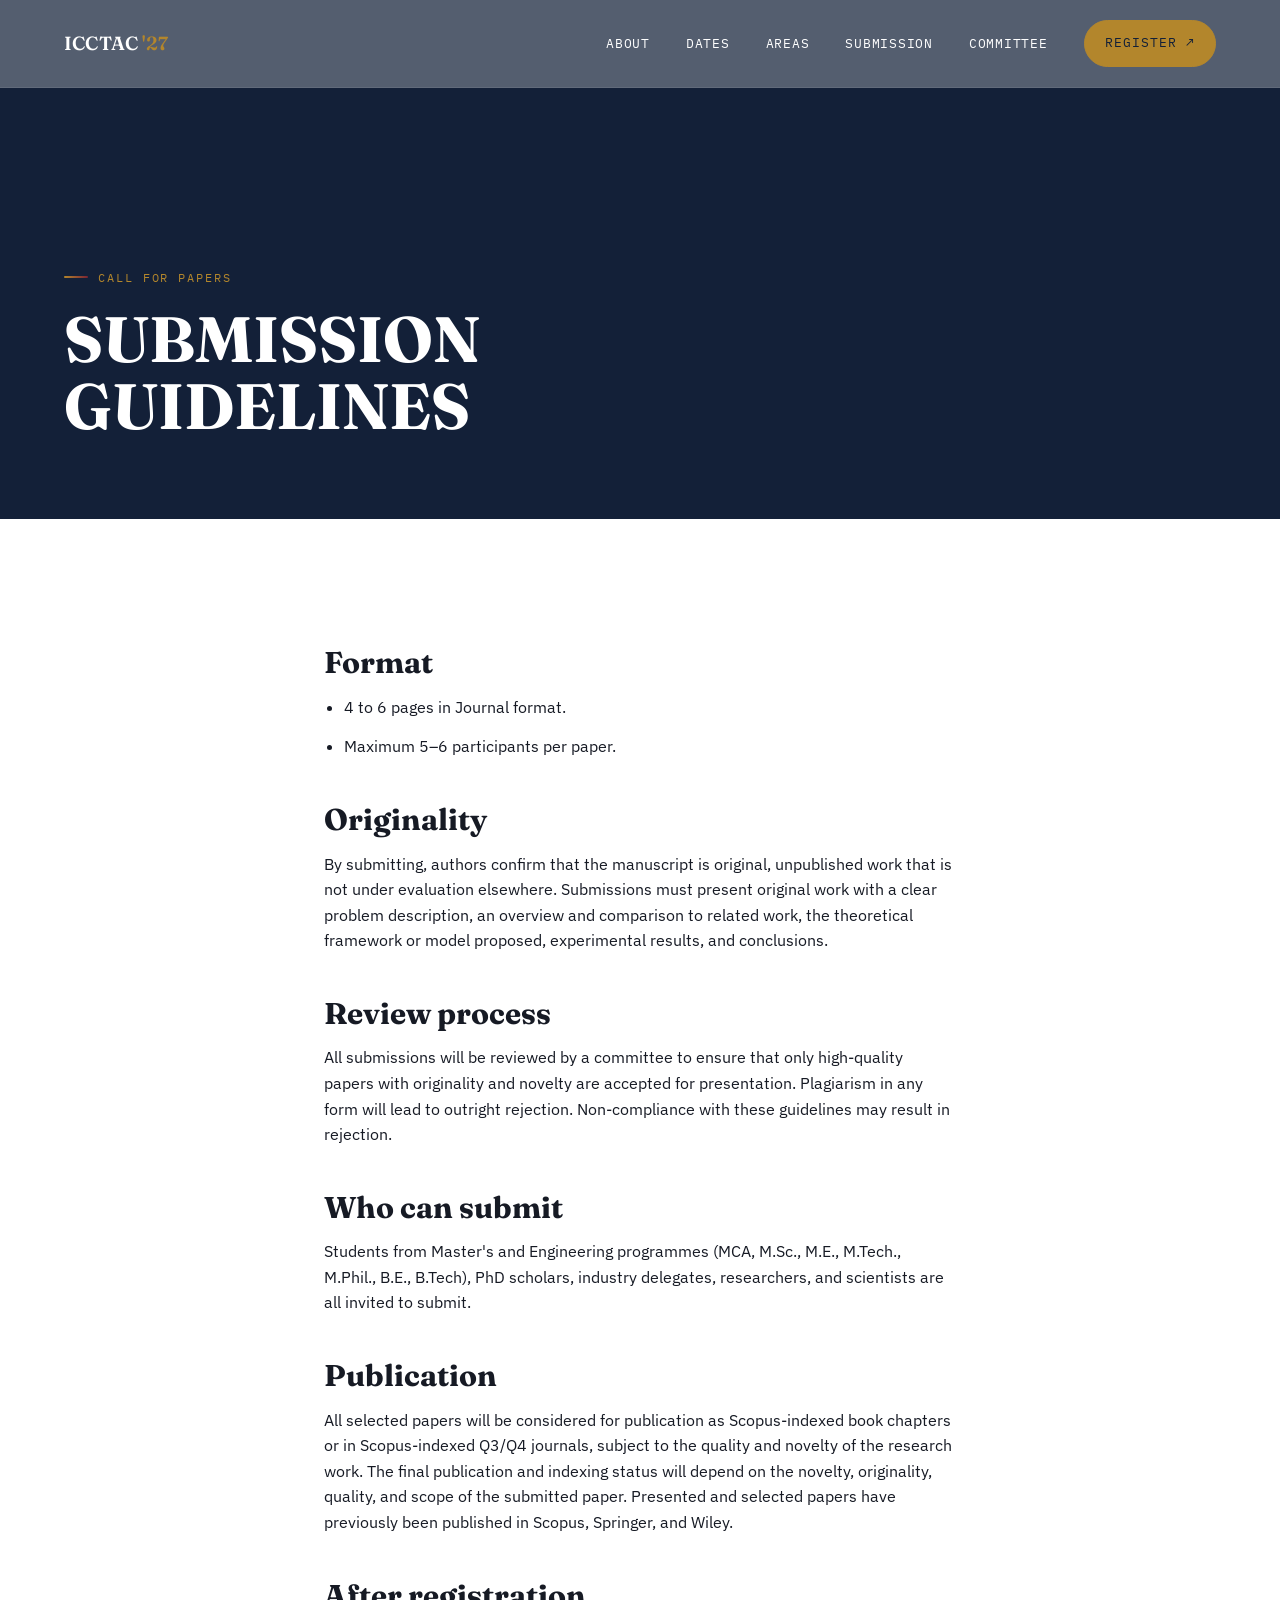
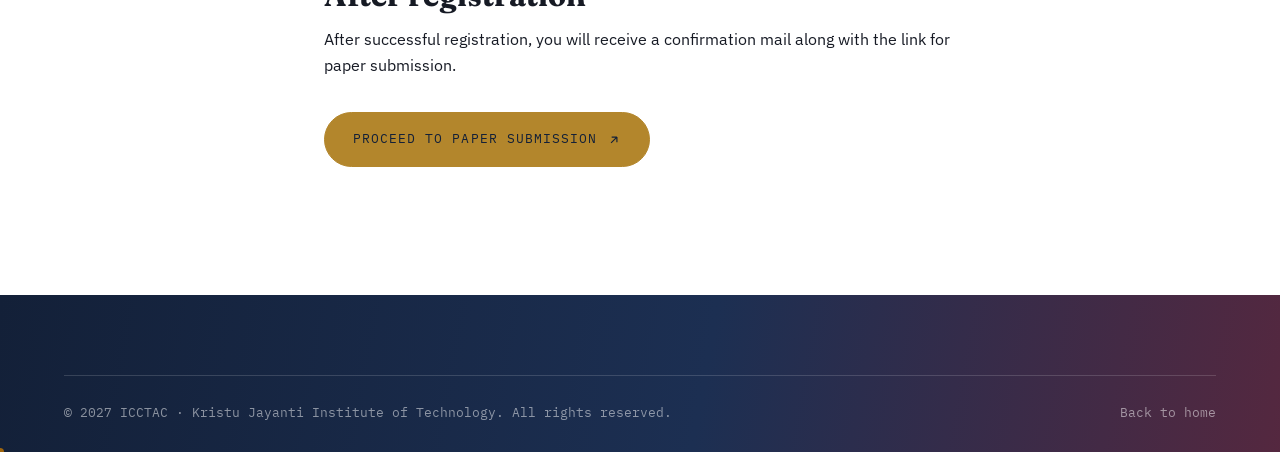
==== course-detail.html @ 542beb16 "Modernize visual style: glassy blurred nav, pill-shaped buttons with glow hover, gradient hero accen" ====
<!DOCTYPE html>
<html lang="en">
<head>
<meta charset="UTF-8">
<meta name="viewport" content="width=device-width, initial-scale=1, viewport-fit=cover">
<title>Submission Guidelines — ICCTAC 2027</title>
<meta name="description" content="Manuscript preparation, formatting, and review guidelines for ICCTAC 2027 authors.">
<link rel="icon" href="data:image/svg+xml,%3Csvg xmlns='http://www.w3.org/2000/svg' viewBox='0 0 100 100'%3E%3Crect width='100' height='100' fill='%23132038'/%3E%3Ctext x='50' y='68' font-size='58' text-anchor='middle' fill='%23B3862C' font-family='Georgia,serif'%3EC%3C/text%3E%3C/svg%3E">
<link rel="preconnect" href="https://fonts.googleapis.com">
<link rel="preconnect" href="https://fonts.gstatic.com" crossorigin>
<link rel="stylesheet" href="assets/css/style.css?v=19">
<style>
  .page-hero{ background:var(--navy); color:#fff; padding:180px 0 80px; }
  .page-hero h1{ font-size:clamp(36px,6vw,64px); text-transform:uppercase; max-width:18ch; }
  .subpage-body{ max-width:760px; }
  .subpage-body h2{ font-size:clamp(22px,2.6vw,30px); text-transform:none; margin:44px 0 16px; }
  .subpage-body h2:first-child{ margin-top:0; }
  .subpage-body p, .subpage-body li{ margin-bottom:14px; color:var(--text); }
  .subpage-body ul{ padding-left:20px; list-style:disc; }
</style>
</head>
<body>
<a href="#main" class="skip-link">Skip to content</a>

<header class="nav" id="siteNav">
  <a href="index.html" class="nav-logo">ICCTAC <span>'27</span></a>
  <nav class="nav-links" aria-label="Primary">
    <a href="index.html#about">About</a>
    <a href="index.html#dates">Dates</a>
    <a href="index.html#tracks">Areas</a>
    <a href="Submitppr.html">Submission</a>
    <a href="index.html#committee">Committee</a>
    <a href="https://kjusys-events.kristujayanti.edu.in/#/?id=6a8db5fd1a209a25dfabb42e" class="btn btn-solid nav-cta" target="_blank" rel="noopener">Register ↗</a>
  </nav>
  <button class="nav-toggle" aria-label="Open menu" aria-expanded="false" aria-controls="mobileMenu">
    <span class="bar"></span><span class="bar"></span><span class="bar"></span>
  </button>
</header>

<div class="mobile-menu" id="mobileMenu">
  <div class="mm-label">Menu</div>
  <ul>
    <li><a href="index.html#about">About</a></li>
    <li><a href="index.html#dates">Important Dates</a></li>
    <li><a href="index.html#tracks">Areas of Interest</a></li>
    <li><a href="Submitppr.html">Paper Submission</a></li>
    <li><a href="index.html#committee">Committee</a></li>
    <li><a href="index.html#gallery">Campus</a></li>
    <li><a href="index.html#contact">Contact</a></li>
  </ul>
  <a href="https://kjusys-events.kristujayanti.edu.in/#/?id=6a8db5fd1a209a25dfabb42e" class="btn btn-solid btn-block" target="_blank" rel="noopener">Register Now ↗</a>
</div>

<main id="main">
  <section class="page-hero">
    <div class="container">
      <p class="eyebrow" style="justify-content:flex-start;">Call for Papers</p>
      <h1 style="margin-top:18px;">Submission Guidelines</h1>
    </div>
  </section>

  <section class="section">
    <div class="container subpage-body reveal">
      <h2>Format</h2>
      <ul>
        <li>4 to 6 pages in Journal format.</li>
        <li>Maximum 5–6 participants per paper.</li>
      </ul>

      <h2>Originality</h2>
      <p>By submitting, authors confirm that the manuscript is original, unpublished work that is not under evaluation elsewhere. Submissions must present original work with a clear problem description, an overview and comparison to related work, the theoretical framework or model proposed, experimental results, and conclusions.</p>

      <h2>Review process</h2>
      <p>All submissions will be reviewed by a committee to ensure that only high-quality papers with originality and novelty are accepted for presentation. Plagiarism in any form will lead to outright rejection. Non-compliance with these guidelines may result in rejection.</p>

      <h2>Who can submit</h2>
      <p>Students from Master's and Engineering programmes (MCA, M.Sc., M.E., M.Tech., M.Phil., B.E., B.Tech), PhD scholars, industry delegates, researchers, and scientists are all invited to submit.</p>

      <h2>Publication</h2>
      <p>All selected papers will be considered for publication as Scopus-indexed book chapters or in Scopus-indexed Q3/Q4 journals, subject to the quality and novelty of the research work. The final publication and indexing status will depend on the novelty, originality, quality, and scope of the submitted paper. Presented and selected papers have previously been published in Scopus, Springer, and Wiley.</p>

      <h2>After registration</h2>
      <p>After successful registration, you will receive a confirmation mail along with the link for paper submission.</p>

      <a class="btn btn-solid" style="margin-top:20px;" href="Submitppr.html">
        Proceed to Paper Submission
        <svg viewBox="0 0 24 24" fill="none" stroke="currentColor" stroke-width="2" width="14" height="14"><path d="M7 17L17 7M17 7H8M17 7v9"/></svg>
      </a>
    </div>
  </section>
</main>

<footer class="footer" id="contact">
  <div class="container">
    <div class="footer-bottom">
      <span>© 2027 ICCTAC · Kristu Jayanti Institute of Technology. All rights reserved.</span>
      <a href="index.html">Back to home</a>
    </div>
  </div>
</footer>

<script src="assets/js/main.js"></script>
</body>
</html>
---- assets/css/style.css ----
/* ============================================================
   ICCTAC 2026 — Design System
   ============================================================ */

@import url('https://fonts.googleapis.com/css2?family=Fraunces:ital,opsz,wght@0,9..144,300;0,9..144,400;0,9..144,500;0,9..144,600;0,9..144,700;1,9..144,400&family=IBM+Plex+Sans:wght@300;400;500;600;700&family=IBM+Plex+Mono:wght@400;500&display=swap');

:root{
  --navy:#132038;
  --brass:#B3862C;
  --maroon:#7A2333;
  --bg:#FFFFFF;
  --bg-alt:#F7F7F5;
  --text:#161A24;
  --muted:#5C6470;
  --line:rgba(19,32,56,0.12);
  --line-soft:rgba(19,32,56,0.07);

  --f-head:'Fraunces', Georgia, serif;
  --f-body:'IBM Plex Sans', -apple-system, BlinkMacSystemFont, sans-serif;
  --f-mono:'IBM Plex Mono', 'SFMono-Regular', Menlo, monospace;

  --container: 1320px;
  --pad: clamp(20px, 5vw, 64px);
  --radius: 12px;
  --shadow-card: 0 2px 6px rgba(19,32,56,0.06), 0 10px 24px rgba(19,32,56,0.06);
  --gradient-brand: linear-gradient(100deg, var(--navy) 0%, #1c2f52 55%, var(--maroon) 130%);
}

*,*::before,*::after{ box-sizing:border-box; }
html{ scroll-behavior:smooth; -webkit-text-size-adjust:100%; overflow-x:hidden; }
@media (prefers-reduced-motion:reduce){
  html{ scroll-behavior:auto; }
  *,*::before,*::after{ animation-duration:0.01ms !important; animation-iteration-count:1 !important; transition-duration:0.01ms !important; scroll-behavior:auto !important; }
}
body{
  margin:0;
  background:var(--bg);
  color:var(--text);
  font-family:var(--f-body);
  font-size:16px;
  line-height:1.6;
  -webkit-font-smoothing:antialiased;
}
body.menu-open{ overflow:hidden; }

img{ max-width:100%; display:block; }
a{ color:inherit; text-decoration:none; }
ul{ margin:0; padding:0; list-style:none; }
h1,h2,h3,h4{ font-family:var(--f-head); font-weight:700; margin:0; line-height:1.05; }
p{ margin:0; }
button{ font-family:inherit; cursor:pointer; }

.container{ max-width:var(--container); margin:0 auto; padding:0 var(--pad); }
.mono{ font-family:var(--f-mono); letter-spacing:0.02em; }
.eyebrow{
  font-family:var(--f-mono);
  font-size:12px;
  letter-spacing:0.16em;
  text-transform:uppercase;
  color:var(--brass);
  display:flex;
  align-items:center;
  gap:10px;
}
.eyebrow::before{ content:''; width:24px; height:2px; background:linear-gradient(90deg, var(--brass), var(--maroon)); display:inline-block; border-radius:2px; }

.section{ padding:clamp(64px,10vw,140px) 0; position:relative; }
.section-alt{ background:var(--bg-alt); }
.section-navy{ background:var(--navy); color:#fff; }
.section-navy .muted{ color:rgba(255,255,255,0.6); }
.section-navy .eyebrow{ color:var(--brass); }

.muted{ color:var(--muted); }
.visually-hidden{ position:absolute; width:1px; height:1px; overflow:hidden; clip:rect(0 0 0 0); white-space:nowrap; }

.skip-link{
  position:absolute; left:12px; top:-60px; background:var(--navy); color:#fff;
  padding:10px 18px; z-index:1000; font-family:var(--f-mono); font-size:13px; transition:top .2s ease;
}
.skip-link:focus{ top:12px; }

:focus-visible{ outline:2px solid var(--brass); outline-offset:3px; }

/* ---------- Buttons ---------- */
.btn{
  display:inline-flex; align-items:center; gap:10px;
  font-family:var(--f-mono); font-size:13px; letter-spacing:0.08em; text-transform:uppercase;
  padding:16px 28px; border:1px solid var(--navy); color:var(--navy); border-radius:999px;
  background:transparent; transition:background .25s ease, color .25s ease, transform .25s ease, box-shadow .25s ease;
  white-space:nowrap;
}
.btn svg{ transition:transform .25s ease; width:14px; height:14px; flex:none; }
.btn:hover{ background:var(--navy); color:#fff; transform:translateY(-2px); box-shadow:0 10px 24px rgba(19,32,56,0.25); }
.btn:hover svg{ transform:translate(3px,-3px); }
.btn-solid{ background:var(--brass); border-color:var(--brass); color:var(--navy); }
.btn-solid:hover{ background:var(--maroon); border-color:var(--maroon); color:#fff; box-shadow:0 10px 30px rgba(179,134,44,0.35); }
.btn-ghost-light{ border-color:rgba(255,255,255,0.4); color:#fff; }
.btn-ghost-light:hover{ background:#fff; color:var(--navy); }
.btn-block{ width:100%; justify-content:center; }

/* ---------- Identity bar & title bar (mirrors original site header) ---------- */
.identity-bar{
  background:var(--navy); padding:12px var(--pad); position:relative; overflow:hidden;
}
.identity-bar::before{
  content:''; position:absolute; inset:0;
  background-image: radial-gradient(rgba(179,134,44,0.35) 1px, transparent 1px);
  background-size: 28px 28px;
  -webkit-mask-image: radial-gradient(ellipse at center, rgba(0,0,0,0.9) 0%, transparent 72%);
  mask-image: radial-gradient(ellipse at center, rgba(0,0,0,0.9) 0%, transparent 72%);
  pointer-events:none;
}
.identity-row{
  max-width:var(--container); margin:0 auto; display:flex; align-items:center; justify-content:center; gap:28px; flex-wrap:wrap;
  position:relative; z-index:1;
}
.identity-row img{ height:clamp(120px, 11vw, 220px); width:auto; max-width:100%; }
.title-bar{ background:var(--bg-alt); padding:32px 0 0; border-bottom:1px solid var(--line); }
.title-marquee{ overflow:hidden; width:100%; }
.title-marquee-track{
  display:inline-flex; width:max-content;
  animation: marqueeRTL 26s linear infinite;
}
.title-bar h2{
  font-size:clamp(12px,1.6vw,17px); color:var(--navy); text-transform:uppercase; margin:0; line-height:1.4;
  font-weight:500; white-space:nowrap; letter-spacing:0.01em; padding-right:80px;
}
@keyframes marqueeRTL{
  from{ transform:translateX(0); }
  to{ transform:translateX(-50%); }
}
@media (max-width:640px){
  .title-bar h2{ font-size:13px; }
}
.title-bar .conf-name{ color:var(--maroon); }
.date-banner{
  background:var(--brass); color:var(--navy); font-family:var(--f-mono); font-size:13px;
  padding:12px var(--pad); text-align:center; letter-spacing:0.02em;
}
.date-banner b{ text-transform:uppercase; margin-right:8px; }
.db-dot{ display:inline-block; width:7px; height:7px; border-radius:50%; background:var(--maroon); margin-right:10px; vertical-align:middle; animation:pulse 2.4s ease-in-out infinite; }

/* ---------- Nav ---------- */
.nav{
  position:sticky; top:0; left:0; right:0; z-index:900;
  display:flex; align-items:center; justify-content:space-between;
  padding:20px var(--pad);
  background:rgba(19,32,56,0.72);
  backdrop-filter:blur(16px) saturate(160%); -webkit-backdrop-filter:blur(16px) saturate(160%);
  border-bottom:1px solid rgba(255,255,255,0.08);
  transition:padding .3s ease, box-shadow .3s ease, background .3s ease;
}
.nav.scrolled{
  padding:12px var(--pad);
  background:rgba(19,32,56,0.92);
  box-shadow:0 8px 24px rgba(0,0,0,0.18);
}
.nav-logo{ font-family:var(--f-head); font-weight:600; font-size:19px; letter-spacing:0.01em; color:#fff; }
.nav-logo span{ color:var(--brass); }
.nav-links{ display:flex; align-items:center; gap:36px; }
.nav-links a:not(.btn){
  font-family:var(--f-mono); font-size:12.5px; letter-spacing:0.06em; text-transform:uppercase;
  color:#fff; position:relative; padding:4px 0;
}
.nav-links a:not(.btn)::after{
  content:''; position:absolute; left:0; bottom:0; width:0; height:1px; background:var(--brass); transition:width .25s ease;
}
.nav-links a:not(.btn):hover::after{ width:100%; }
.nav-cta{ padding:12px 20px; }
.nav-toggle{ display:none; background:none; border:none; padding:8px; z-index:1001; }
.nav-toggle .bar{ display:block; width:26px; height:2px; background:#fff; margin:6px 0; transition:transform .3s ease, opacity .3s ease; }
.nav-toggle[aria-expanded="true"] .bar:nth-child(1){ transform:translateY(8px) rotate(45deg); }
.nav-toggle[aria-expanded="true"] .bar:nth-child(2){ opacity:0; }
.nav-toggle[aria-expanded="true"] .bar:nth-child(3){ transform:translateY(-8px) rotate(-45deg); }
@media (max-width:760px){
  .identity-bar{ padding:16px var(--pad); }
  .identity-row img{ height:64px; }
  .title-bar{ padding:18px var(--pad) 0; }
  .title-bar p{ margin-top:8px !important; font-size:10.5px !important; }
  .date-banner{ padding:10px var(--pad); font-size:11.5px; }
  .nav{ padding:14px var(--pad); }
}
@media (max-width:420px){
  .identity-row img{ height:52px; }
}

.mobile-menu{
  position:fixed; inset:0; background:var(--navy); z-index:950;
  display:flex; flex-direction:column; justify-content:center;
  padding:32px var(--pad);
  transform:translateY(-100%); visibility:hidden; pointer-events:none;
  transition:transform .45s cubic-bezier(.77,0,.18,1), visibility 0s linear .45s;
}
.mobile-menu.open{ transform:translateY(0); visibility:visible; pointer-events:auto; transition:transform .45s cubic-bezier(.77,0,.18,1); }
@media (min-width:961px){ .mobile-menu{ display:none; } }
.mobile-menu ul{ display:flex; flex-direction:column; gap:6px; margin-bottom:40px; }
.mobile-menu a:not(.btn){
  font-family:var(--f-head); font-size:clamp(30px,9vw,44px); color:#fff; padding:12px 0; display:inline-block;
}
.mobile-menu .mm-label{ font-family:var(--f-mono); color:var(--brass); font-size:12px; letter-spacing:0.16em; text-transform:uppercase; margin-bottom:18px; }

@media (max-width:960px){
  .nav-links{ display:none; }
  .nav-toggle{ display:block; }
}

/* ---------- Hero ---------- */
.hero{
  position:relative; min-height:88svh; display:flex; align-items:center;
  background:var(--navy); color:#fff; overflow:hidden;
}
.hero-video{ position:absolute; inset:0; width:100%; height:100%; object-fit:cover; }
.hero-grid{ position:absolute; inset:0; opacity:0.5; }
.hero-grid svg{ width:100%; height:100%; }
.hero-noise{
  position:absolute; inset:0;
  background:
    linear-gradient(180deg, rgba(19,32,56,0.72), rgba(19,32,56,0.55) 40%, rgba(19,32,56,0.88)),
    radial-gradient(600px circle at 15% 20%, rgba(179,134,44,0.22), transparent 60%),
    radial-gradient(700px circle at 85% 80%, rgba(122,35,51,0.28), transparent 60%);
  background-size: 100% 100%, 140% 140%, 140% 140%;
  animation: heroGlow 16s ease-in-out infinite alternate;
}
@keyframes heroGlow{
  0%{ background-position: 0 0, 0% 0%, 100% 100%; }
  100%{ background-position: 0 0, 30% 20%, 70% 80%; }
}
.hero-inner{ position:relative; z-index:2; width:100%; padding-top:64px; padding-bottom:80px; }
.hero-org{
  display:grid; gap:22px; margin-bottom:36px; padding:26px 28px; border:1px solid rgba(255,255,255,0.22);
  background:rgba(19,32,56,0.4); backdrop-filter:blur(6px); max-width:520px; border-radius:var(--radius);
}
.hero-org .org-label{ font-family:var(--f-mono); font-size:11px; letter-spacing:0.14em; text-transform:uppercase; color:var(--brass); margin-bottom:8px; }
.hero-org .org-value{ font-size:15.5px; line-height:1.5; }
.hero-eyebrow{ color:var(--brass); font-family:var(--f-mono); font-size:13px; letter-spacing:0.18em; text-transform:uppercase; margin-bottom:28px; display:flex; align-items:center; gap:12px; }
.hero-eyebrow .dot{ width:6px; height:6px; border-radius:50%; background:var(--brass); animation:pulse 2.4s ease-in-out infinite; }
@keyframes pulse{ 0%,100%{ opacity:1; } 50%{ opacity:.3; } }
.hero-title{
  font-size:clamp(48px, 9vw, 128px); font-weight:600; letter-spacing:-0.01em; text-transform:uppercase;
  margin-bottom:32px; max-width:20ch;
}
.hero-title em{
  font-style:italic; font-weight:400;
  background:linear-gradient(100deg, #d9a63f 0%, var(--brass) 45%, #e8b95a 70%, var(--brass) 100%);
  -webkit-background-clip:text; background-clip:text; color:transparent;
}
.hero-title .line{ display:block; overflow:hidden; }
.hero-title .line span{ display:inline-block; transform:translateY(110%); animation:riseUp .9s cubic-bezier(.19,1,.22,1) forwards; }
@keyframes riseUp{ to{ transform:translateY(0); } }
.hero-meta{ display:flex; flex-wrap:wrap; gap:40px; margin-bottom:44px; }
.hero-meta div{ font-family:var(--f-mono); }
.hero-meta .label{ font-size:11px; letter-spacing:0.14em; text-transform:uppercase; color:rgba(255,255,255,0.55); margin-bottom:6px; }
.hero-meta .val{ font-size:20px; color:#fff; }
.hero-actions{ display:flex; flex-wrap:wrap; gap:18px; }
.hero-scroll{ position:absolute; bottom:34px; left:var(--pad); display:flex; align-items:center; gap:12px; font-family:var(--f-mono); font-size:11px; letter-spacing:0.14em; text-transform:uppercase; color:rgba(255,255,255,0.55); z-index:2; }
.hero-scroll .stem{ width:1px; height:36px; background:rgba(255,255,255,0.35); position:relative; overflow:hidden; }
.hero-scroll .stem::after{ content:''; position:absolute; top:-100%; left:0; width:100%; height:100%; background:var(--brass); animation:scrollLine 2.2s ease-in-out infinite; }
@keyframes scrollLine{ 0%{ top:-100%; } 100%{ top:100%; } }

@media (max-width:600px){
  .hero-meta{ gap:28px; }
  .hero-scroll{ display:none; }
  .hero-org{ padding:18px 20px; margin-bottom:26px; gap:14px; }
  .hero-org .org-value{ font-size:14px; }
  .hero-inner{ padding-top:40px; padding-bottom:50px; }
}

/* ---------- Snapshot strip ---------- */
.snapshot{ background:var(--bg-alt); border-top:1px solid var(--line); border-bottom:1px solid var(--line); }
.snapshot-grid{ display:grid; grid-template-columns:repeat(4,1fr); }
.snapshot-item{ padding:36px var(--pad); border-left:1px solid var(--line); }
.snapshot-item:first-child{ border-left:none; }
.snapshot-num{ font-family:var(--f-head); font-size:clamp(30px,3.4vw,46px); color:var(--navy); }
.snapshot-label{ font-family:var(--f-mono); font-size:11px; letter-spacing:0.12em; text-transform:uppercase; color:var(--muted); margin-top:8px; }
@media (max-width:860px){
  .snapshot-grid{ grid-template-columns:repeat(2,1fr); }
  .snapshot-item{ border-left:none; border-top:1px solid var(--line); padding:26px var(--pad); }
  .snapshot-item:nth-child(odd){ border-right:1px solid var(--line); }
}

/* ---------- Editorial layout (About / Theme) ---------- */
.about-simple h2{ font-size:clamp(34px,4.6vw,54px); text-transform:none; margin:16px 0 30px; }
.about-body{ max-width:760px; }
.about-body p + p{ margin-top:18px; }

.editorial{ display:grid; grid-template-columns:0.9fr 1.3fr; gap:clamp(32px,6vw,90px); align-items:start; }
.editorial-num{ font-family:var(--f-head); font-size:clamp(80px,10vw,160px); color:var(--line); line-height:0.8; position:sticky; top:120px; }
.editorial h2{ font-size:clamp(34px,4.6vw,58px); margin:14px 0 28px; text-transform:uppercase; }
.editorial p + p{ margin-top:18px; }
.editorial-lede{ font-size:clamp(19px,2vw,24px); font-family:var(--f-head); font-weight:400; color:var(--navy); margin-bottom:22px; }
@media (max-width:860px){
  .editorial{ grid-template-columns:1fr; }
  .editorial-num{ position:static; font-size:64px; }
}

.divider{ height:1px; background:var(--line); margin:56px 0; }

/* Theme quote block */
.theme-block{ border-left:3px solid var(--brass); padding-left:28px; margin-top:30px; }

/* University section */
.university{ display:grid; grid-template-columns:360px 1fr; gap:60px; align-items:center; }
.university-logo{ padding:36px; background:var(--navy); border:1px solid var(--line); border-radius:var(--radius); box-shadow:var(--shadow-card); }
.university-logo img{ width:100%; height:auto; }
@media (max-width:760px){
  .university{ grid-template-columns:1fr; }
  .university-logo{ max-width:200px; }
}

/* ---------- Timeline ---------- */
.dates-card{
  background:var(--bg); border:1px solid var(--line); border-radius:var(--radius); box-shadow:var(--shadow-card);
  padding:clamp(28px,4vw,48px);
}
.dates-card-head{ display:flex; align-items:center; gap:14px; margin-bottom:32px; }
.dates-card-head .bar{ width:4px; height:28px; background:var(--brass); border-radius:2px; flex:none; }
.dates-card-head h3{ font-family:var(--f-head); font-size:clamp(22px,2.6vw,30px); font-weight:700; }
.dates-row{ display:grid; grid-template-columns:repeat(auto-fit, minmax(180px,1fr)); gap:16px; }
.date-chip{ background:var(--bg-alt); border-radius:8px; padding:22px 20px; }
.date-chip .dc-date{ font-family:var(--f-head); font-weight:700; font-size:17px; color:var(--navy); margin-bottom:8px; line-height:1.3; }
.date-chip .dc-label{ font-size:13.5px; color:var(--muted); line-height:1.4; }
.date-chip.is-final{ background:var(--navy); }
.date-chip.is-final .dc-date{ color:#fff; }
.date-chip.is-final .dc-label{ color:rgba(255,255,255,0.65); }

.timeline{ position:relative; max-width:900px; }
.timeline::before{ content:''; position:absolute; left:36px; top:8px; bottom:8px; width:1px; background:var(--line); }
.timeline-item{ position:relative; display:grid; grid-template-columns:72px 1fr; gap:28px; padding:26px 0; }
.timeline-item .tnum{ font-family:var(--f-mono); font-size:13px; color:var(--brass); position:relative; }
.timeline-item .tnum::before{ content:''; position:absolute; left:34px; top:2px; width:9px; height:9px; border-radius:50%; background:var(--brass); border:3px solid var(--bg); box-shadow:0 0 0 1px var(--brass); }
.timeline-item.is-final .tnum::before{ background:var(--maroon); box-shadow:0 0 0 1px var(--maroon); }
.timeline-title{ font-family:var(--f-head); font-size:clamp(20px,2.4vw,28px); margin-bottom:6px; }
.timeline-date{ font-family:var(--f-mono); font-size:14px; color:var(--muted); }
.timeline-item.is-final .timeline-title{ color:var(--maroon); }

/* ---------- Important Links cards ---------- */
.links-grid{ display:grid; grid-template-columns:repeat(auto-fit, minmax(230px,1fr)); gap:24px; }
.link-card{
  display:flex; flex-direction:column; gap:16px; padding:32px 28px; border:1px solid var(--line); background:var(--bg);
  border-radius:var(--radius); box-shadow:var(--shadow-card);
  transition:border-color .25s ease, transform .25s ease, box-shadow .25s ease;
}
.link-card:hover{ border-color:var(--brass); transform:translateY(-6px); box-shadow:0 6px 16px rgba(19,32,56,0.08), 0 20px 40px rgba(179,134,44,0.18); }
.link-card .lc-label{ font-family:var(--f-mono); font-size:11px; letter-spacing:0.14em; text-transform:uppercase; color:var(--brass); }
.link-card .lc-title{ font-family:var(--f-head); font-size:20px; }
.link-card a{ font-family:var(--f-mono); font-size:12.5px; letter-spacing:0.06em; text-transform:uppercase; display:inline-flex; align-items:center; gap:8px; color:var(--navy); }
@media (max-width:820px){ .links-grid{ grid-template-columns:1fr; } }

/* ---------- Tracks ---------- */
.cfp-banner{
  display:flex; align-items:center; justify-content:space-between; gap:32px; flex-wrap:wrap;
  background:var(--navy); color:#fff; border-radius:var(--radius); box-shadow:var(--shadow-card);
  padding:clamp(28px,4vw,44px);
}
.cfp-banner .eyebrow{ color:var(--brass); }
.cfp-banner .muted{ color:rgba(255,255,255,0.65); }
.cfp-banner .btn-solid{ flex:none; }
.topic-chips{ display:flex; flex-wrap:wrap; gap:12px 14px; padding:0; list-style:none; margin-top:24px; }
.topic-chips li{
  font-family:var(--f-mono); font-size:14px; color:var(--navy); background:var(--bg);
  padding:11px 18px; border:1px solid var(--line); border-radius:999px; transition:border-color .2s ease, background .2s ease;
}
.topic-chips li:hover{ border-color:var(--brass); background:var(--bg-alt); }
@media (max-width:640px){ .cfp-banner{ flex-direction:column; align-items:flex-start; } .cfp-banner .btn-solid{ width:100%; justify-content:center; } }

.track-list{ border-top:1px solid var(--line); }
.track{ border-bottom:1px solid var(--line); }
.track-head{
  display:flex; align-items:center; justify-content:space-between; gap:20px;
  padding:30px 4px; width:100%; background:none; border:none; text-align:left; color:inherit;
  transition:background .25s ease;
}
.track-head:hover, .track-head[aria-expanded="true"]{ background:var(--bg-alt); }
.track-head-left{ display:flex; align-items:baseline; gap:26px; flex:1; min-width:0; }
.track-num{ font-family:var(--f-mono); color:var(--brass); font-size:15px; flex:none; }
.track-name{ font-family:var(--f-head); font-size:clamp(20px,3vw,32px); text-transform:uppercase; }
.track-arrow{ flex:none; width:16px; height:16px; transition:transform .3s ease; }
.track-head[aria-expanded="true"] .track-arrow{ transform:rotate(135deg); }
.track-body{ max-height:0; overflow:hidden; transition:max-height .4s ease; }
.track-body-inner{ padding:0 4px 34px 62px; }
.track-body-inner ul{ display:flex; flex-wrap:wrap; gap:10px 14px; }
.track-body-inner li{ font-size:14.5px; color:var(--muted); padding:7px 14px; border:1px solid var(--line); font-family:var(--f-mono); }
@media (max-width:640px){
  .track-body-inner{ padding-left:4px; }
}

/* ---------- Sessions ---------- */
.session-notice{
  border:1px dashed var(--line); padding:40px; text-align:center; font-family:var(--f-mono);
  color:var(--muted); font-size:14px; letter-spacing:0.04em; border-radius:var(--radius);
}

/* ---------- People grids (committee/advisory) ---------- */
.people-group{ margin-bottom:52px; }
.people-group-title{ font-family:var(--f-mono); font-size:12px; letter-spacing:0.14em; text-transform:uppercase; color:var(--brass); margin-bottom:22px; padding-bottom:12px; border-bottom:1px solid var(--line); }
.people-grid{ display:grid; grid-template-columns:repeat(auto-fill,minmax(240px,1fr)); gap:28px 32px; }
.person-name{ font-family:var(--f-head); font-size:18px; margin-bottom:4px; }
.person-role{ font-size:13.5px; color:var(--muted); line-height:1.5; }

/* Reviewers compact list */
.reviewer-grid{ column-count:1; }
@media (min-width:640px){ .reviewer-grid{ column-count:2; } }
@media (min-width:1000px){ .reviewer-grid{ column-count:3; } }
.reviewer-item{ break-inside:avoid; padding:12px 0; border-bottom:1px solid var(--line-soft); font-size:14px; }
.reviewer-item b{ font-weight:600; }
.reviewer-item span{ display:block; color:var(--muted); font-size:12.5px; margin-top:2px; }
.reviewer-wrap{ max-height:620px; overflow:hidden; position:relative; transition:max-height .5s ease; }
.reviewer-wrap.expanded{ max-height:4000px; }
.reviewer-fade{ position:absolute; bottom:0; left:0; right:0; height:120px; background:linear-gradient(transparent, var(--bg)); pointer-events:none; }
.reviewer-wrap.expanded .reviewer-fade{ display:none; }
.reviewer-toggle{ margin-top:24px; background:none; border:1px solid var(--navy); padding:12px 24px; font-family:var(--f-mono); font-size:12.5px; letter-spacing:0.08em; text-transform:uppercase; }
.reviewer-toggle:hover{ background:var(--navy); color:#fff; }

/* ---------- Gallery ---------- */
.gallery-grid{ display:grid; grid-template-columns:repeat(4,1fr); grid-auto-rows:190px; gap:14px; }
.gallery-item{ overflow:hidden; position:relative; cursor:zoom-in; background:var(--bg-alt); border-radius:var(--radius); box-shadow:var(--shadow-card); }
.gallery-item img{ width:100%; height:100%; object-fit:cover; transition:transform .6s cubic-bezier(.19,1,.22,1); }
.gallery-item:hover img{ transform:scale(1.06); }
.gallery-item::after{ content:''; position:absolute; inset:0; background:linear-gradient(transparent 60%, rgba(19,32,56,0.55)); opacity:0; transition:opacity .3s ease; }
.gallery-item:hover::after{ opacity:1; }
.gallery-item.tall{ grid-row:span 2; }
.gallery-item.wide{ grid-column:span 2; }
@media (max-width:960px){
  .gallery-grid{ grid-template-columns:repeat(2,1fr); grid-auto-rows:160px; }
  .gallery-item.wide{ grid-column:span 2; }
}
@media (max-width:520px){
  .gallery-grid{ grid-template-columns:repeat(2,1fr); grid-auto-rows:130px; gap:8px; }
  .gallery-item.tall{ grid-row:span 1; }
  .gallery-item.wide{ grid-column:span 1; }
}

.lightbox{ position:fixed; inset:0; background:rgba(11,15,26,0.94); z-index:1200; display:flex; align-items:center; justify-content:center; opacity:0; pointer-events:none; transition:opacity .3s ease; }
.lightbox.open{ opacity:1; pointer-events:auto; }
.lightbox img{ max-width:90vw; max-height:82vh; object-fit:contain; }
.lightbox-close, .lightbox-prev, .lightbox-next{ position:absolute; background:none; border:1px solid rgba(255,255,255,0.4); color:#fff; width:46px; height:46px; display:flex; align-items:center; justify-content:center; }
.lightbox-close{ top:24px; right:24px; }
.lightbox-prev{ left:24px; top:50%; transform:translateY(-50%); }
.lightbox-next{ right:24px; top:50%; transform:translateY(-50%); }
.lightbox-close:hover, .lightbox-prev:hover, .lightbox-next:hover{ background:#fff; color:var(--navy); }
.lightbox-caption{ position:absolute; bottom:24px; left:0; right:0; text-align:center; color:rgba(255,255,255,0.7); font-family:var(--f-mono); font-size:12px; }

/* ---------- Registration CTA ---------- */
.final-cta{ text-align:center; }
.final-cta h2{ font-size:clamp(36px,6.4vw,80px); text-transform:uppercase; max-width:16ch; margin:0 auto 44px; }
.final-actions{ display:flex; justify-content:center; flex-wrap:wrap; gap:20px; margin-bottom:56px; }
.fee-card{
  background:#fff; border-radius:var(--radius); box-shadow:0 20px 50px rgba(0,0,0,0.25);
  max-width:820px; margin:0 auto; padding:clamp(24px,4vw,40px); text-align:left;
}
.fee-note{ font-family:var(--f-mono); font-size:11.5px; letter-spacing:0.12em; text-transform:uppercase; color:var(--brass); margin-bottom:18px; }
.fee-table-real{ width:100%; border-collapse:collapse; }
.fee-table-real th, .fee-table-real td{ padding:16px 18px; text-align:left; font-size:15px; }
.fee-table-real th:not(:first-child), .fee-table-real td:not(:first-child){ text-align:right; }
.fee-table-real thead th{
  font-family:var(--f-mono); font-size:11.5px; letter-spacing:0.08em; text-transform:uppercase;
  color:var(--muted); border-bottom:2px solid var(--line); font-weight:500;
}
.fee-table-real tbody td{ color:var(--text); border-bottom:1px solid var(--line-soft); font-family:var(--f-head); font-weight:600; }
.fee-table-real tbody td:first-child{ font-family:var(--f-body); font-weight:500; color:var(--muted); }
.fee-table-real tbody tr:last-child td{ border-bottom:none; }
.fee-table-real tbody tr:hover{ background:var(--bg-alt); }
@media (max-width:560px){
  .fee-table-real th, .fee-table-real td{ padding:12px 8px; font-size:13px; }
}

/* ---------- Footer ---------- */
.footer{ background:var(--gradient-brand); color:rgba(255,255,255,0.75); padding:80px 0 30px; }
.footer-grid{ display:grid; grid-template-columns:1.4fr 1fr 1fr 1fr; gap:40px; margin-bottom:60px; }
.footer-brand{ font-family:var(--f-head); font-size:26px; color:#fff; margin-bottom:16px; }
.footer h5{ font-family:var(--f-mono); font-size:11px; letter-spacing:0.14em; text-transform:uppercase; color:var(--brass); margin-bottom:20px; }
.footer li{ margin-bottom:12px; font-size:14.5px; }
.footer a:hover{ color:#fff; }
.footer-social{ display:flex; gap:16px; margin-top:20px; }
.footer-social a{ width:38px; height:38px; border-radius:50%; border:1px solid rgba(255,255,255,0.25); display:flex; align-items:center; justify-content:center; transition:background .2s ease, color .2s ease, border-color .2s ease; }
.footer-social a:hover{ background:#fff; color:var(--navy); border-color:#fff; }
.footer-bottom{ border-top:1px solid rgba(255,255,255,0.15); padding-top:26px; display:flex; justify-content:space-between; flex-wrap:wrap; gap:12px; font-size:12.5px; font-family:var(--f-mono); color:rgba(255,255,255,0.5); }
@media (max-width:860px){
  .footer-grid{ grid-template-columns:1fr 1fr; }
}
@media (max-width:520px){
  .footer-grid{ grid-template-columns:1fr; gap:34px; }
}

/* ---------- Scroll reveal ---------- */
.reveal{ opacity:0; transform:translateY(28px); transition:opacity .7s ease, transform .7s ease; }
.reveal.in{ opacity:1; transform:none; }

/* Section heading helper */
.section-head{ display:flex; align-items:flex-end; justify-content:space-between; gap:24px; margin-bottom:52px; flex-wrap:wrap; }
.section-head h2{ font-size:clamp(34px,4.8vw,60px); text-transform:uppercase; margin-top:14px; }

/* custom cursor (desktop only) */
.cursor-dot{ position:fixed; width:8px; height:8px; border-radius:50%; background:var(--brass); pointer-events:none; z-index:2000; transform:translate(-50%,-50%); transition:width .2s,height .2s,background .2s; mix-blend-mode:difference; }
.cursor-dot.hover{ width:34px; height:34px; background:#fff; }
@media (hover:none), (max-width:960px){ .cursor-dot{ display:none; } }
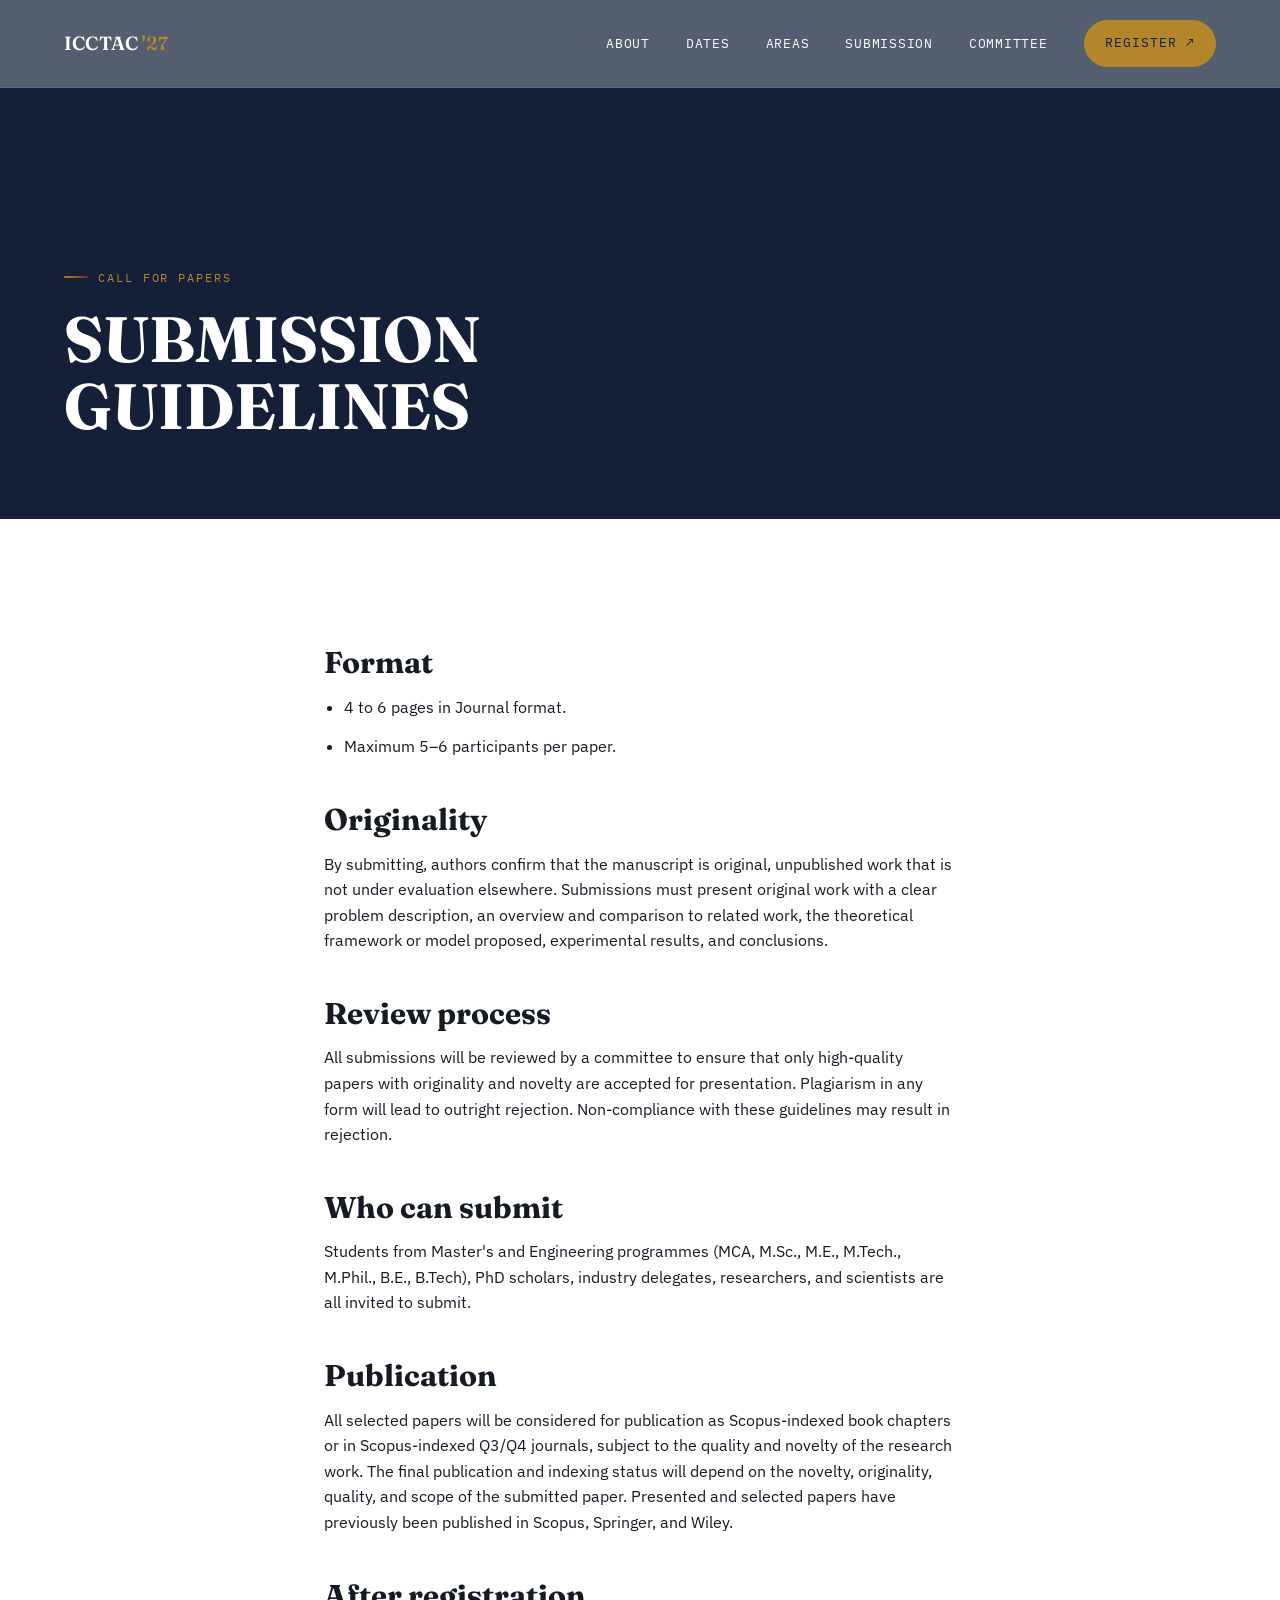
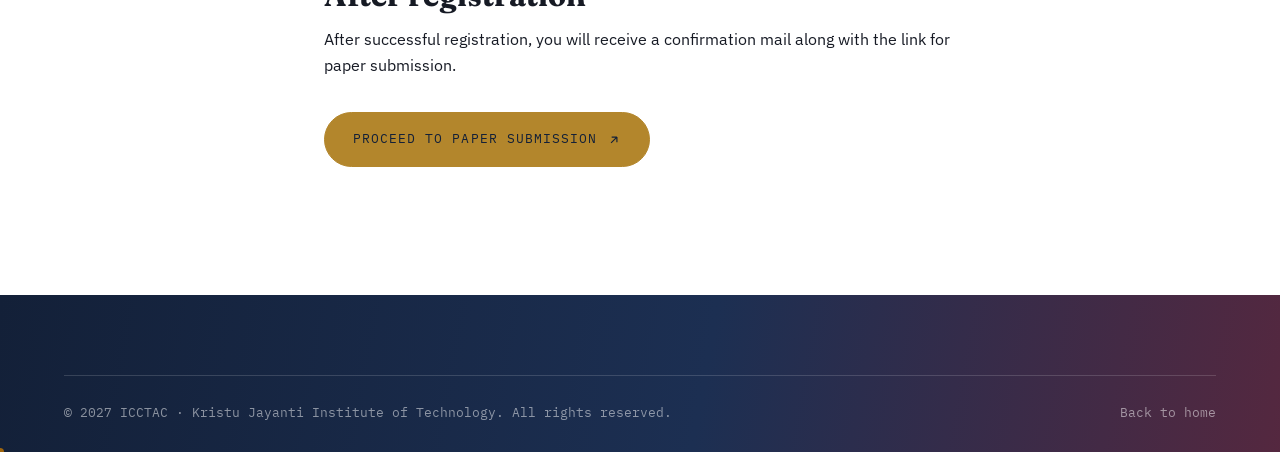
==== commit 47b6f17b: "Bolder modern visual pass: larger 20px rounded corners, glowing pulse on Register nav button, gradie" ====
--- a/course-detail.html
+++ b/course-detail.html
@@ -8,7 +8,7 @@
 <link rel="icon" href="data:image/svg+xml,%3Csvg xmlns='http://www.w3.org/2000/svg' viewBox='0 0 100 100'%3E%3Crect width='100' height='100' fill='%23132038'/%3E%3Ctext x='50' y='68' font-size='58' text-anchor='middle' fill='%23B3862C' font-family='Georgia,serif'%3EC%3C/text%3E%3C/svg%3E">
 <link rel="preconnect" href="https://fonts.googleapis.com">
 <link rel="preconnect" href="https://fonts.gstatic.com" crossorigin>
-<link rel="stylesheet" href="assets/css/style.css?v=19">
+<link rel="stylesheet" href="assets/css/style.css?v=21">
 <style>
   .page-hero{ background:var(--navy); color:#fff; padding:180px 0 80px; }
   .page-hero h1{ font-size:clamp(36px,6vw,64px); text-transform:uppercase; max-width:18ch; }
--- a/assets/css/style.css
+++ b/assets/css/style.css
@@ -21,10 +21,20 @@
 
   --container: 1320px;
   --pad: clamp(20px, 5vw, 64px);
-  --radius: 12px;
+  --radius: 20px;
   --shadow-card: 0 2px 6px rgba(19,32,56,0.06), 0 10px 24px rgba(19,32,56,0.06);
   --gradient-brand: linear-gradient(100deg, var(--navy) 0%, #1c2f52 55%, var(--maroon) 130%);
 }
+
+/* ---------- Aurora / mesh backdrop (modern accent) ---------- */
+.section{ position:relative; }
+.section.mesh-bg{ overflow:hidden; }
+.section.mesh-bg::before, .section.mesh-bg::after{
+  content:''; position:absolute; border-radius:50%; filter:blur(90px); z-index:0; pointer-events:none;
+}
+.section.mesh-bg::before{ width:420px; height:420px; background:rgba(179,134,44,0.16); top:-120px; left:-100px; }
+.section.mesh-bg::after{ width:480px; height:480px; background:rgba(122,35,51,0.14); bottom:-160px; right:-120px; }
+.section.mesh-bg > .container, .section.mesh-bg > .cfp-banner{ position:relative; z-index:1; }
 
 *,*::before,*::after{ box-sizing:border-box; }
 html{ scroll-behavior:smooth; -webkit-text-size-adjust:100%; overflow-x:hidden; }
@@ -65,7 +75,12 @@
 .eyebrow::before{ content:''; width:24px; height:2px; background:linear-gradient(90deg, var(--brass), var(--maroon)); display:inline-block; border-radius:2px; }
 
 .section{ padding:clamp(64px,10vw,140px) 0; position:relative; }
-.section-alt{ background:var(--bg-alt); }
+.section-alt{
+  background:
+    radial-gradient(1200px circle at 8% 0%, rgba(179,134,44,0.06), transparent 45%),
+    radial-gradient(1200px circle at 95% 100%, rgba(122,35,51,0.05), transparent 45%),
+    var(--bg-alt);
+}
 .section-navy{ background:var(--navy); color:#fff; }
 .section-navy .muted{ color:rgba(255,255,255,0.6); }
 .section-navy .eyebrow{ color:var(--brass); }
@@ -166,7 +181,12 @@
   content:''; position:absolute; left:0; bottom:0; width:0; height:1px; background:var(--brass); transition:width .25s ease;
 }
 .nav-links a:not(.btn):hover::after{ width:100%; }
-.nav-cta{ padding:12px 20px; }
+.nav-cta{ padding:12px 20px; position:relative; box-shadow:0 0 0 0 rgba(179,134,44,0.5); animation:navPulse 2.6s ease-out infinite; }
+@keyframes navPulse{
+  0%{ box-shadow:0 0 0 0 rgba(179,134,44,0.45); }
+  70%{ box-shadow:0 0 0 12px rgba(179,134,44,0); }
+  100%{ box-shadow:0 0 0 0 rgba(179,134,44,0); }
+}
 .nav-toggle{ display:none; background:none; border:none; padding:8px; z-index:1001; }
 .nav-toggle .bar{ display:block; width:26px; height:2px; background:#fff; margin:6px 0; transition:transform .3s ease, opacity .3s ease; }
 .nav-toggle[aria-expanded="true"] .bar:nth-child(1){ transform:translateY(8px) rotate(45deg); }
@@ -316,7 +336,7 @@
 .dates-card-head .bar{ width:4px; height:28px; background:var(--brass); border-radius:2px; flex:none; }
 .dates-card-head h3{ font-family:var(--f-head); font-size:clamp(22px,2.6vw,30px); font-weight:700; }
 .dates-row{ display:grid; grid-template-columns:repeat(auto-fit, minmax(180px,1fr)); gap:16px; }
-.date-chip{ background:var(--bg-alt); border-radius:8px; padding:22px 20px; }
+.date-chip{ background:var(--bg-alt); border-radius:14px; padding:22px 20px; }
 .date-chip .dc-date{ font-family:var(--f-head); font-weight:700; font-size:17px; color:var(--navy); margin-bottom:8px; line-height:1.3; }
 .date-chip .dc-label{ font-size:13.5px; color:var(--muted); line-height:1.4; }
 .date-chip.is-final{ background:var(--navy); }
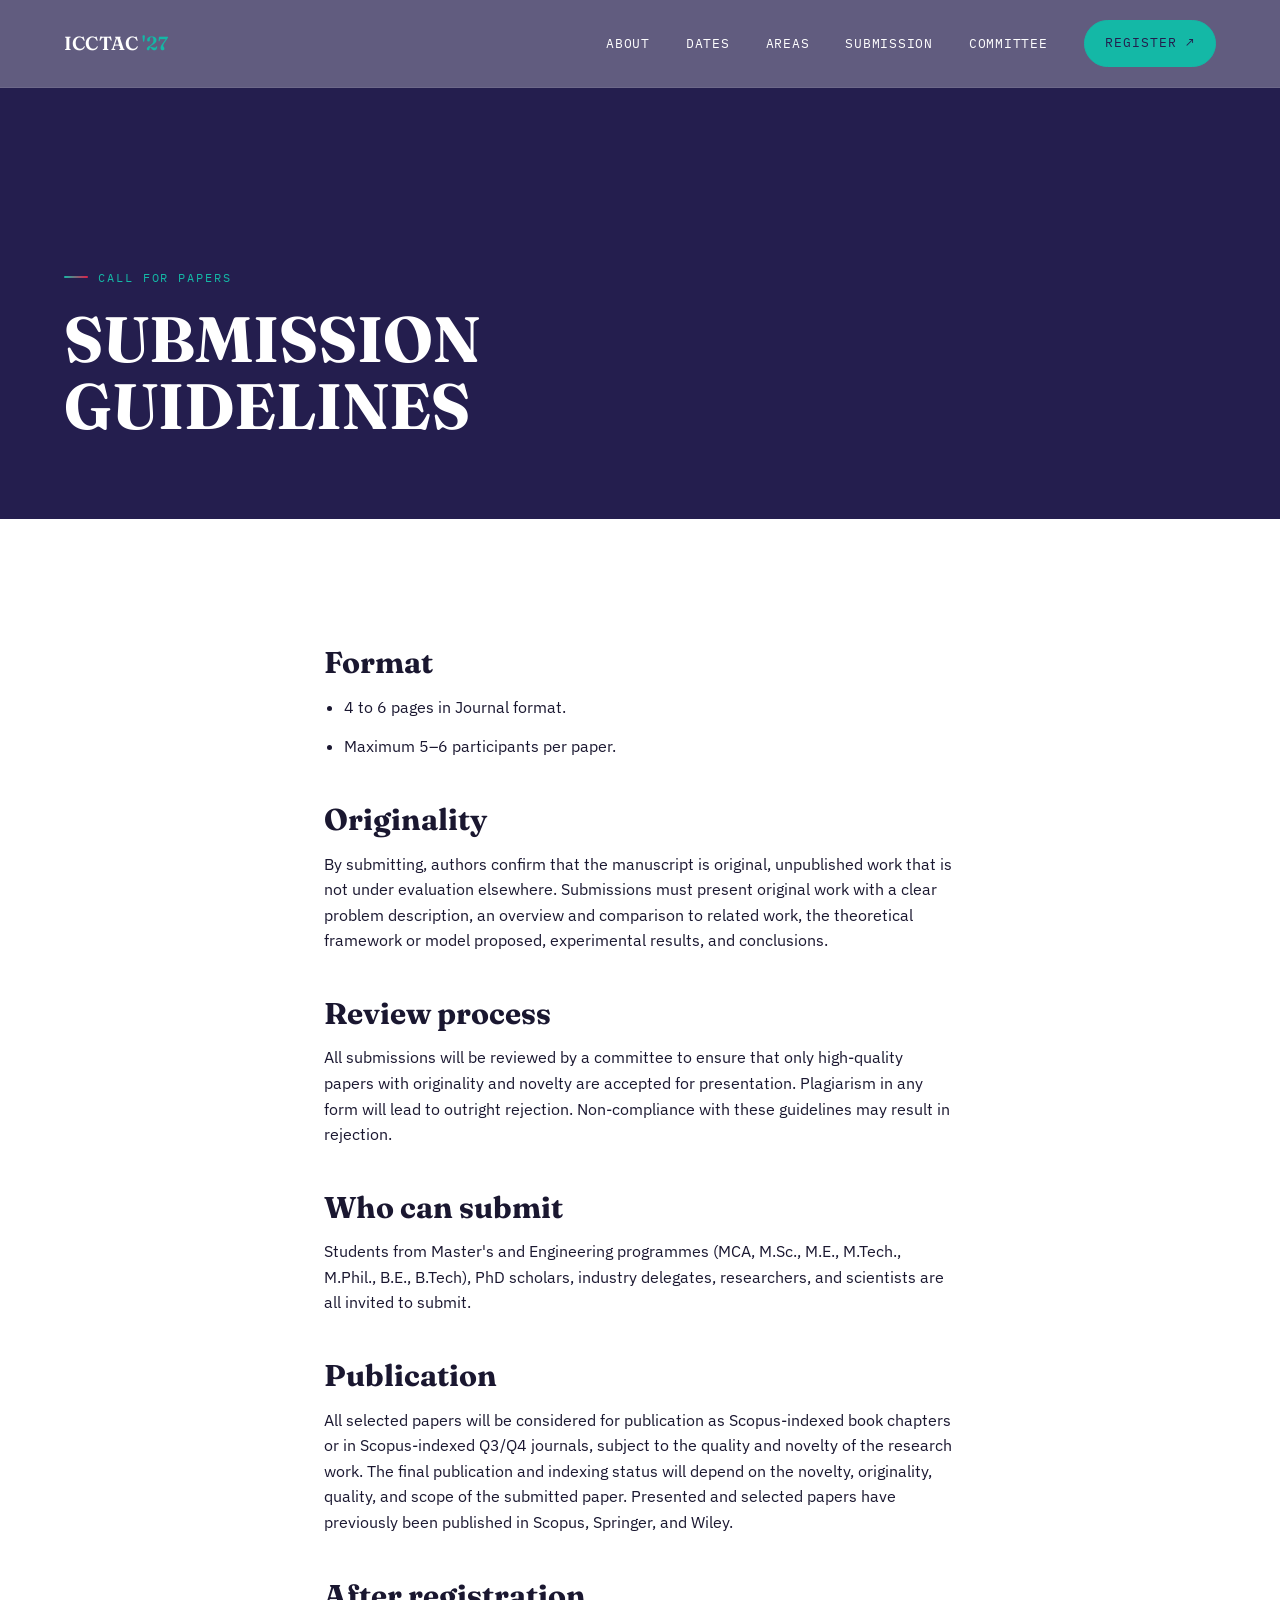
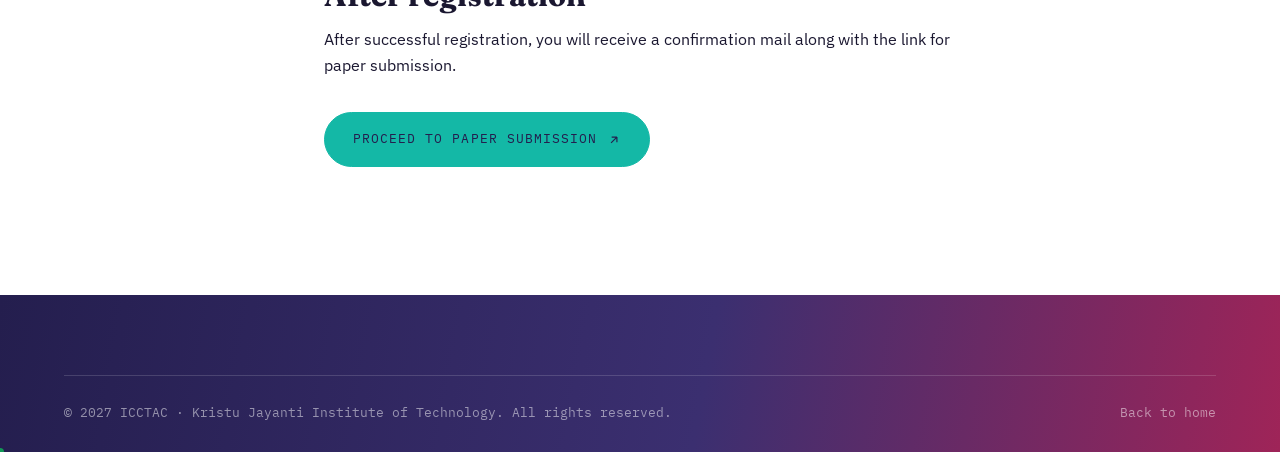
==== commit f6125c56: "Change color palette: deep indigo primary, teal accent, rose secondary (replacing navy/brass/maroon)" ====
--- a/course-detail.html
+++ b/course-detail.html
@@ -5,10 +5,10 @@
 <meta name="viewport" content="width=device-width, initial-scale=1, viewport-fit=cover">
 <title>Submission Guidelines — ICCTAC 2027</title>
 <meta name="description" content="Manuscript preparation, formatting, and review guidelines for ICCTAC 2027 authors.">
-<link rel="icon" href="data:image/svg+xml,%3Csvg xmlns='http://www.w3.org/2000/svg' viewBox='0 0 100 100'%3E%3Crect width='100' height='100' fill='%23132038'/%3E%3Ctext x='50' y='68' font-size='58' text-anchor='middle' fill='%23B3862C' font-family='Georgia,serif'%3EC%3C/text%3E%3C/svg%3E">
+<link rel="icon" href="data:image/svg+xml,%3Csvg xmlns='http://www.w3.org/2000/svg' viewBox='0 0 100 100'%3E%3Crect width='100' height='100' fill='%23241E4E'/%3E%3Ctext x='50' y='68' font-size='58' text-anchor='middle' fill='%2314B8A6' font-family='Georgia,serif'%3EC%3C/text%3E%3C/svg%3E">
 <link rel="preconnect" href="https://fonts.googleapis.com">
 <link rel="preconnect" href="https://fonts.gstatic.com" crossorigin>
-<link rel="stylesheet" href="assets/css/style.css?v=21">
+<link rel="stylesheet" href="assets/css/style.css?v=22">
 <style>
   .page-hero{ background:var(--navy); color:#fff; padding:180px 0 80px; }
   .page-hero h1{ font-size:clamp(36px,6vw,64px); text-transform:uppercase; max-width:18ch; }
--- a/assets/css/style.css
+++ b/assets/css/style.css
@@ -5,15 +5,15 @@
 @import url('https://fonts.googleapis.com/css2?family=Fraunces:ital,opsz,wght@0,9..144,300;0,9..144,400;0,9..144,500;0,9..144,600;0,9..144,700;1,9..144,400&family=IBM+Plex+Sans:wght@300;400;500;600;700&family=IBM+Plex+Mono:wght@400;500&display=swap');
 
 :root{
-  --navy:#132038;
-  --brass:#B3862C;
-  --maroon:#7A2333;
+  --navy:#241E4E;
+  --brass:#14B8A6;
+  --maroon:#E11D48;
   --bg:#FFFFFF;
-  --bg-alt:#F7F7F5;
-  --text:#161A24;
-  --muted:#5C6470;
-  --line:rgba(19,32,56,0.12);
-  --line-soft:rgba(19,32,56,0.07);
+  --bg-alt:#F7F6FB;
+  --text:#1A1730;
+  --muted:#615C7A;
+  --line:rgba(36,30,78,0.14);
+  --line-soft:rgba(36,30,78,0.08);
 
   --f-head:'Fraunces', Georgia, serif;
   --f-body:'IBM Plex Sans', -apple-system, BlinkMacSystemFont, sans-serif;
@@ -22,8 +22,8 @@
   --container: 1320px;
   --pad: clamp(20px, 5vw, 64px);
   --radius: 20px;
-  --shadow-card: 0 2px 6px rgba(19,32,56,0.06), 0 10px 24px rgba(19,32,56,0.06);
-  --gradient-brand: linear-gradient(100deg, var(--navy) 0%, #1c2f52 55%, var(--maroon) 130%);
+  --shadow-card: 0 2px 6px rgba(36,30,78,0.06), 0 10px 24px rgba(36,30,78,0.06);
+  --gradient-brand: linear-gradient(100deg, var(--navy) 0%, #3b2f70 55%, var(--maroon) 130%);
 }
 
 /* ---------- Aurora / mesh backdrop (modern accent) ---------- */
@@ -32,8 +32,8 @@
 .section.mesh-bg::before, .section.mesh-bg::after{
   content:''; position:absolute; border-radius:50%; filter:blur(90px); z-index:0; pointer-events:none;
 }
-.section.mesh-bg::before{ width:420px; height:420px; background:rgba(179,134,44,0.16); top:-120px; left:-100px; }
-.section.mesh-bg::after{ width:480px; height:480px; background:rgba(122,35,51,0.14); bottom:-160px; right:-120px; }
+.section.mesh-bg::before{ width:420px; height:420px; background:rgba(20,184,166,0.16); top:-120px; left:-100px; }
+.section.mesh-bg::after{ width:480px; height:480px; background:rgba(225,29,72,0.14); bottom:-160px; right:-120px; }
 .section.mesh-bg > .container, .section.mesh-bg > .cfp-banner{ position:relative; z-index:1; }
 
 *,*::before,*::after{ box-sizing:border-box; }
@@ -77,8 +77,8 @@
 .section{ padding:clamp(64px,10vw,140px) 0; position:relative; }
 .section-alt{
   background:
-    radial-gradient(1200px circle at 8% 0%, rgba(179,134,44,0.06), transparent 45%),
-    radial-gradient(1200px circle at 95% 100%, rgba(122,35,51,0.05), transparent 45%),
+    radial-gradient(1200px circle at 8% 0%, rgba(20,184,166,0.06), transparent 45%),
+    radial-gradient(1200px circle at 95% 100%, rgba(225,29,72,0.05), transparent 45%),
     var(--bg-alt);
 }
 .section-navy{ background:var(--navy); color:#fff; }
@@ -105,10 +105,10 @@
   white-space:nowrap;
 }
 .btn svg{ transition:transform .25s ease; width:14px; height:14px; flex:none; }
-.btn:hover{ background:var(--navy); color:#fff; transform:translateY(-2px); box-shadow:0 10px 24px rgba(19,32,56,0.25); }
+.btn:hover{ background:var(--navy); color:#fff; transform:translateY(-2px); box-shadow:0 10px 24px rgba(36,30,78,0.25); }
 .btn:hover svg{ transform:translate(3px,-3px); }
 .btn-solid{ background:var(--brass); border-color:var(--brass); color:var(--navy); }
-.btn-solid:hover{ background:var(--maroon); border-color:var(--maroon); color:#fff; box-shadow:0 10px 30px rgba(179,134,44,0.35); }
+.btn-solid:hover{ background:var(--maroon); border-color:var(--maroon); color:#fff; box-shadow:0 10px 30px rgba(20,184,166,0.35); }
 .btn-ghost-light{ border-color:rgba(255,255,255,0.4); color:#fff; }
 .btn-ghost-light:hover{ background:#fff; color:var(--navy); }
 .btn-block{ width:100%; justify-content:center; }
@@ -119,7 +119,7 @@
 }
 .identity-bar::before{
   content:''; position:absolute; inset:0;
-  background-image: radial-gradient(rgba(179,134,44,0.35) 1px, transparent 1px);
+  background-image: radial-gradient(rgba(20,184,166,0.35) 1px, transparent 1px);
   background-size: 28px 28px;
   -webkit-mask-image: radial-gradient(ellipse at center, rgba(0,0,0,0.9) 0%, transparent 72%);
   mask-image: radial-gradient(ellipse at center, rgba(0,0,0,0.9) 0%, transparent 72%);
@@ -160,14 +160,14 @@
   position:sticky; top:0; left:0; right:0; z-index:900;
   display:flex; align-items:center; justify-content:space-between;
   padding:20px var(--pad);
-  background:rgba(19,32,56,0.72);
+  background:rgba(36,30,78,0.72);
   backdrop-filter:blur(16px) saturate(160%); -webkit-backdrop-filter:blur(16px) saturate(160%);
   border-bottom:1px solid rgba(255,255,255,0.08);
   transition:padding .3s ease, box-shadow .3s ease, background .3s ease;
 }
 .nav.scrolled{
   padding:12px var(--pad);
-  background:rgba(19,32,56,0.92);
+  background:rgba(36,30,78,0.92);
   box-shadow:0 8px 24px rgba(0,0,0,0.18);
 }
 .nav-logo{ font-family:var(--f-head); font-weight:600; font-size:19px; letter-spacing:0.01em; color:#fff; }
@@ -181,11 +181,11 @@
   content:''; position:absolute; left:0; bottom:0; width:0; height:1px; background:var(--brass); transition:width .25s ease;
 }
 .nav-links a:not(.btn):hover::after{ width:100%; }
-.nav-cta{ padding:12px 20px; position:relative; box-shadow:0 0 0 0 rgba(179,134,44,0.5); animation:navPulse 2.6s ease-out infinite; }
+.nav-cta{ padding:12px 20px; position:relative; box-shadow:0 0 0 0 rgba(20,184,166,0.5); animation:navPulse 2.6s ease-out infinite; }
 @keyframes navPulse{
-  0%{ box-shadow:0 0 0 0 rgba(179,134,44,0.45); }
-  70%{ box-shadow:0 0 0 12px rgba(179,134,44,0); }
-  100%{ box-shadow:0 0 0 0 rgba(179,134,44,0); }
+  0%{ box-shadow:0 0 0 0 rgba(20,184,166,0.45); }
+  70%{ box-shadow:0 0 0 12px rgba(20,184,166,0); }
+  100%{ box-shadow:0 0 0 0 rgba(20,184,166,0); }
 }
 .nav-toggle{ display:none; background:none; border:none; padding:8px; z-index:1001; }
 .nav-toggle .bar{ display:block; width:26px; height:2px; background:#fff; margin:6px 0; transition:transform .3s ease, opacity .3s ease; }
@@ -235,9 +235,9 @@
 .hero-noise{
   position:absolute; inset:0;
   background:
-    linear-gradient(180deg, rgba(19,32,56,0.72), rgba(19,32,56,0.55) 40%, rgba(19,32,56,0.88)),
-    radial-gradient(600px circle at 15% 20%, rgba(179,134,44,0.22), transparent 60%),
-    radial-gradient(700px circle at 85% 80%, rgba(122,35,51,0.28), transparent 60%);
+    linear-gradient(180deg, rgba(36,30,78,0.72), rgba(36,30,78,0.55) 40%, rgba(36,30,78,0.88)),
+    radial-gradient(600px circle at 15% 20%, rgba(20,184,166,0.22), transparent 60%),
+    radial-gradient(700px circle at 85% 80%, rgba(225,29,72,0.28), transparent 60%);
   background-size: 100% 100%, 140% 140%, 140% 140%;
   animation: heroGlow 16s ease-in-out infinite alternate;
 }
@@ -248,7 +248,7 @@
 .hero-inner{ position:relative; z-index:2; width:100%; padding-top:64px; padding-bottom:80px; }
 .hero-org{
   display:grid; gap:22px; margin-bottom:36px; padding:26px 28px; border:1px solid rgba(255,255,255,0.22);
-  background:rgba(19,32,56,0.4); backdrop-filter:blur(6px); max-width:520px; border-radius:var(--radius);
+  background:rgba(36,30,78,0.4); backdrop-filter:blur(6px); max-width:520px; border-radius:var(--radius);
 }
 .hero-org .org-label{ font-family:var(--f-mono); font-size:11px; letter-spacing:0.14em; text-transform:uppercase; color:var(--brass); margin-bottom:8px; }
 .hero-org .org-value{ font-size:15.5px; line-height:1.5; }
@@ -261,7 +261,7 @@
 }
 .hero-title em{
   font-style:italic; font-weight:400;
-  background:linear-gradient(100deg, #d9a63f 0%, var(--brass) 45%, #e8b95a 70%, var(--brass) 100%);
+  background:linear-gradient(100deg, #5eead4 0%, var(--brass) 45%, #2dd4bf 70%, var(--brass) 100%);
   -webkit-background-clip:text; background-clip:text; color:transparent;
 }
 .hero-title .line{ display:block; overflow:hidden; }
@@ -360,7 +360,7 @@
   border-radius:var(--radius); box-shadow:var(--shadow-card);
   transition:border-color .25s ease, transform .25s ease, box-shadow .25s ease;
 }
-.link-card:hover{ border-color:var(--brass); transform:translateY(-6px); box-shadow:0 6px 16px rgba(19,32,56,0.08), 0 20px 40px rgba(179,134,44,0.18); }
+.link-card:hover{ border-color:var(--brass); transform:translateY(-6px); box-shadow:0 6px 16px rgba(36,30,78,0.08), 0 20px 40px rgba(20,184,166,0.18); }
 .link-card .lc-label{ font-family:var(--f-mono); font-size:11px; letter-spacing:0.14em; text-transform:uppercase; color:var(--brass); }
 .link-card .lc-title{ font-family:var(--f-head); font-size:20px; }
 .link-card a{ font-family:var(--f-mono); font-size:12.5px; letter-spacing:0.06em; text-transform:uppercase; display:inline-flex; align-items:center; gap:8px; color:var(--navy); }
@@ -436,7 +436,7 @@
 .gallery-item{ overflow:hidden; position:relative; cursor:zoom-in; background:var(--bg-alt); border-radius:var(--radius); box-shadow:var(--shadow-card); }
 .gallery-item img{ width:100%; height:100%; object-fit:cover; transition:transform .6s cubic-bezier(.19,1,.22,1); }
 .gallery-item:hover img{ transform:scale(1.06); }
-.gallery-item::after{ content:''; position:absolute; inset:0; background:linear-gradient(transparent 60%, rgba(19,32,56,0.55)); opacity:0; transition:opacity .3s ease; }
+.gallery-item::after{ content:''; position:absolute; inset:0; background:linear-gradient(transparent 60%, rgba(36,30,78,0.55)); opacity:0; transition:opacity .3s ease; }
 .gallery-item:hover::after{ opacity:1; }
 .gallery-item.tall{ grid-row:span 2; }
 .gallery-item.wide{ grid-column:span 2; }
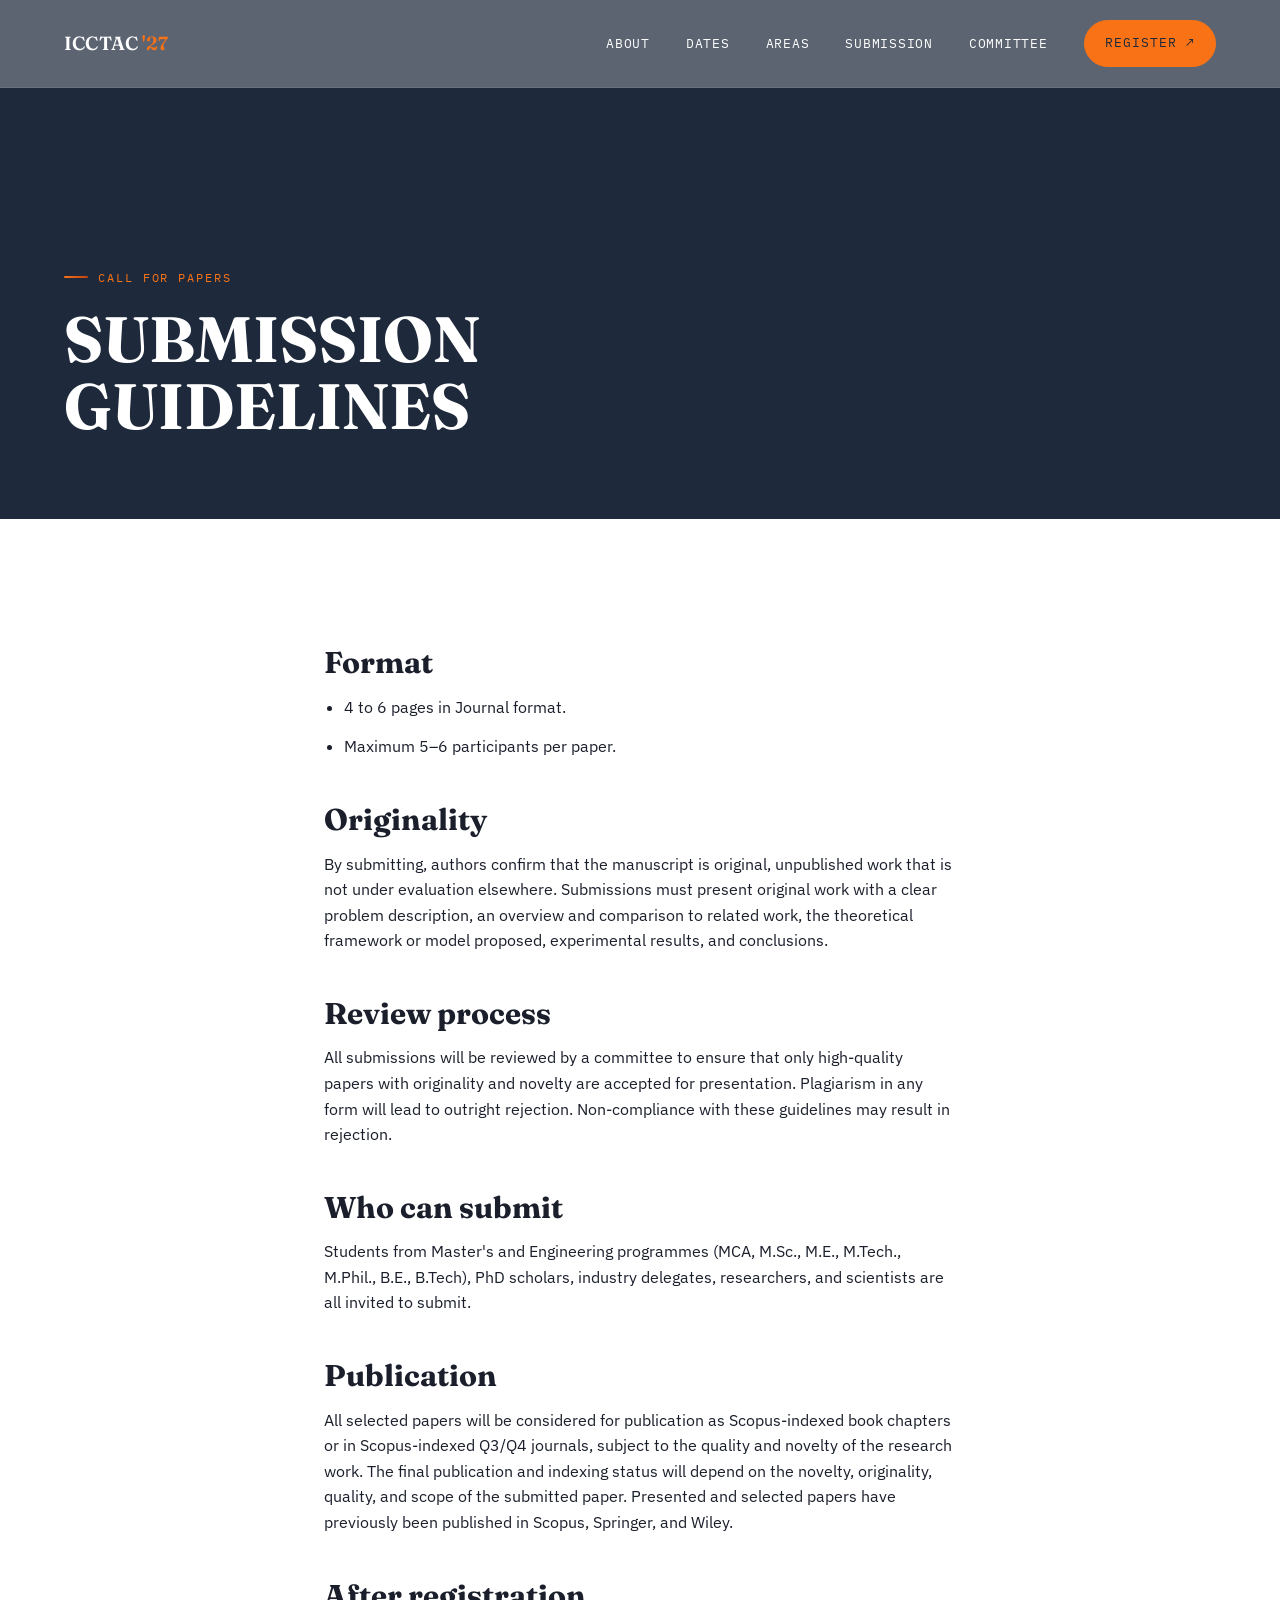
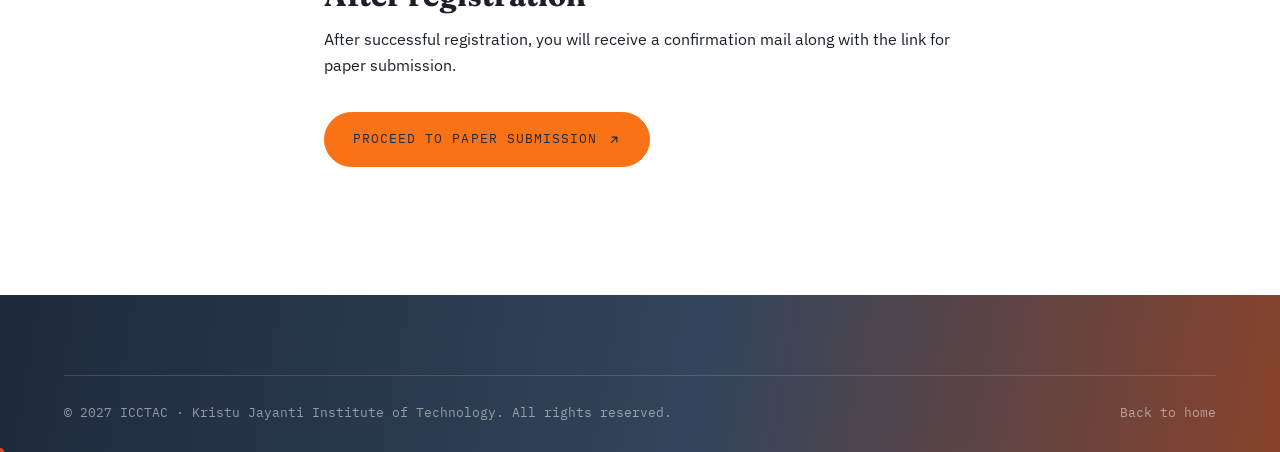
==== commit 3a81e5be: "Switch palette to Slate + Coral: dark slate-blue primary, vivid coral accent, burnt-orange secondary" ====
--- a/course-detail.html
+++ b/course-detail.html
@@ -5,10 +5,10 @@
 <meta name="viewport" content="width=device-width, initial-scale=1, viewport-fit=cover">
 <title>Submission Guidelines — ICCTAC 2027</title>
 <meta name="description" content="Manuscript preparation, formatting, and review guidelines for ICCTAC 2027 authors.">
-<link rel="icon" href="data:image/svg+xml,%3Csvg xmlns='http://www.w3.org/2000/svg' viewBox='0 0 100 100'%3E%3Crect width='100' height='100' fill='%23241E4E'/%3E%3Ctext x='50' y='68' font-size='58' text-anchor='middle' fill='%2314B8A6' font-family='Georgia,serif'%3EC%3C/text%3E%3C/svg%3E">
+<link rel="icon" href="data:image/svg+xml,%3Csvg xmlns='http://www.w3.org/2000/svg' viewBox='0 0 100 100'%3E%3Crect width='100' height='100' fill='%231E293B'/%3E%3Ctext x='50' y='68' font-size='58' text-anchor='middle' fill='%23F97316' font-family='Georgia,serif'%3EC%3C/text%3E%3C/svg%3E">
 <link rel="preconnect" href="https://fonts.googleapis.com">
 <link rel="preconnect" href="https://fonts.gstatic.com" crossorigin>
-<link rel="stylesheet" href="assets/css/style.css?v=22">
+<link rel="stylesheet" href="assets/css/style.css?v=23">
 <style>
   .page-hero{ background:var(--navy); color:#fff; padding:180px 0 80px; }
   .page-hero h1{ font-size:clamp(36px,6vw,64px); text-transform:uppercase; max-width:18ch; }
--- a/assets/css/style.css
+++ b/assets/css/style.css
@@ -5,15 +5,15 @@
 @import url('https://fonts.googleapis.com/css2?family=Fraunces:ital,opsz,wght@0,9..144,300;0,9..144,400;0,9..144,500;0,9..144,600;0,9..144,700;1,9..144,400&family=IBM+Plex+Sans:wght@300;400;500;600;700&family=IBM+Plex+Mono:wght@400;500&display=swap');
 
 :root{
-  --navy:#241E4E;
-  --brass:#14B8A6;
-  --maroon:#E11D48;
+  --navy:#1E293B;
+  --brass:#F97316;
+  --maroon:#C2410C;
   --bg:#FFFFFF;
-  --bg-alt:#F7F6FB;
-  --text:#1A1730;
-  --muted:#615C7A;
-  --line:rgba(36,30,78,0.14);
-  --line-soft:rgba(36,30,78,0.08);
+  --bg-alt:#F8F7F5;
+  --text:#1A1F2B;
+  --muted:#5B6472;
+  --line:rgba(30,41,59,0.14);
+  --line-soft:rgba(30,41,59,0.08);
 
   --f-head:'Fraunces', Georgia, serif;
   --f-body:'IBM Plex Sans', -apple-system, BlinkMacSystemFont, sans-serif;
@@ -22,8 +22,8 @@
   --container: 1320px;
   --pad: clamp(20px, 5vw, 64px);
   --radius: 20px;
-  --shadow-card: 0 2px 6px rgba(36,30,78,0.06), 0 10px 24px rgba(36,30,78,0.06);
-  --gradient-brand: linear-gradient(100deg, var(--navy) 0%, #3b2f70 55%, var(--maroon) 130%);
+  --shadow-card: 0 2px 6px rgba(30,41,59,0.06), 0 10px 24px rgba(30,41,59,0.06);
+  --gradient-brand: linear-gradient(100deg, var(--navy) 0%, #33455c 55%, var(--maroon) 130%);
 }
 
 /* ---------- Aurora / mesh backdrop (modern accent) ---------- */
@@ -32,8 +32,8 @@
 .section.mesh-bg::before, .section.mesh-bg::after{
   content:''; position:absolute; border-radius:50%; filter:blur(90px); z-index:0; pointer-events:none;
 }
-.section.mesh-bg::before{ width:420px; height:420px; background:rgba(20,184,166,0.16); top:-120px; left:-100px; }
-.section.mesh-bg::after{ width:480px; height:480px; background:rgba(225,29,72,0.14); bottom:-160px; right:-120px; }
+.section.mesh-bg::before{ width:420px; height:420px; background:rgba(249,115,22,0.16); top:-120px; left:-100px; }
+.section.mesh-bg::after{ width:480px; height:480px; background:rgba(194,65,12,0.14); bottom:-160px; right:-120px; }
 .section.mesh-bg > .container, .section.mesh-bg > .cfp-banner{ position:relative; z-index:1; }
 
 *,*::before,*::after{ box-sizing:border-box; }
@@ -77,8 +77,8 @@
 .section{ padding:clamp(64px,10vw,140px) 0; position:relative; }
 .section-alt{
   background:
-    radial-gradient(1200px circle at 8% 0%, rgba(20,184,166,0.06), transparent 45%),
-    radial-gradient(1200px circle at 95% 100%, rgba(225,29,72,0.05), transparent 45%),
+    radial-gradient(1200px circle at 8% 0%, rgba(249,115,22,0.06), transparent 45%),
+    radial-gradient(1200px circle at 95% 100%, rgba(194,65,12,0.05), transparent 45%),
     var(--bg-alt);
 }
 .section-navy{ background:var(--navy); color:#fff; }
@@ -105,10 +105,10 @@
   white-space:nowrap;
 }
 .btn svg{ transition:transform .25s ease; width:14px; height:14px; flex:none; }
-.btn:hover{ background:var(--navy); color:#fff; transform:translateY(-2px); box-shadow:0 10px 24px rgba(36,30,78,0.25); }
+.btn:hover{ background:var(--navy); color:#fff; transform:translateY(-2px); box-shadow:0 10px 24px rgba(30,41,59,0.25); }
 .btn:hover svg{ transform:translate(3px,-3px); }
 .btn-solid{ background:var(--brass); border-color:var(--brass); color:var(--navy); }
-.btn-solid:hover{ background:var(--maroon); border-color:var(--maroon); color:#fff; box-shadow:0 10px 30px rgba(20,184,166,0.35); }
+.btn-solid:hover{ background:var(--maroon); border-color:var(--maroon); color:#fff; box-shadow:0 10px 30px rgba(249,115,22,0.35); }
 .btn-ghost-light{ border-color:rgba(255,255,255,0.4); color:#fff; }
 .btn-ghost-light:hover{ background:#fff; color:var(--navy); }
 .btn-block{ width:100%; justify-content:center; }
@@ -119,7 +119,7 @@
 }
 .identity-bar::before{
   content:''; position:absolute; inset:0;
-  background-image: radial-gradient(rgba(20,184,166,0.35) 1px, transparent 1px);
+  background-image: radial-gradient(rgba(249,115,22,0.35) 1px, transparent 1px);
   background-size: 28px 28px;
   -webkit-mask-image: radial-gradient(ellipse at center, rgba(0,0,0,0.9) 0%, transparent 72%);
   mask-image: radial-gradient(ellipse at center, rgba(0,0,0,0.9) 0%, transparent 72%);
@@ -160,14 +160,14 @@
   position:sticky; top:0; left:0; right:0; z-index:900;
   display:flex; align-items:center; justify-content:space-between;
   padding:20px var(--pad);
-  background:rgba(36,30,78,0.72);
+  background:rgba(30,41,59,0.72);
   backdrop-filter:blur(16px) saturate(160%); -webkit-backdrop-filter:blur(16px) saturate(160%);
   border-bottom:1px solid rgba(255,255,255,0.08);
   transition:padding .3s ease, box-shadow .3s ease, background .3s ease;
 }
 .nav.scrolled{
   padding:12px var(--pad);
-  background:rgba(36,30,78,0.92);
+  background:rgba(30,41,59,0.92);
   box-shadow:0 8px 24px rgba(0,0,0,0.18);
 }
 .nav-logo{ font-family:var(--f-head); font-weight:600; font-size:19px; letter-spacing:0.01em; color:#fff; }
@@ -181,11 +181,11 @@
   content:''; position:absolute; left:0; bottom:0; width:0; height:1px; background:var(--brass); transition:width .25s ease;
 }
 .nav-links a:not(.btn):hover::after{ width:100%; }
-.nav-cta{ padding:12px 20px; position:relative; box-shadow:0 0 0 0 rgba(20,184,166,0.5); animation:navPulse 2.6s ease-out infinite; }
+.nav-cta{ padding:12px 20px; position:relative; box-shadow:0 0 0 0 rgba(249,115,22,0.5); animation:navPulse 2.6s ease-out infinite; }
 @keyframes navPulse{
-  0%{ box-shadow:0 0 0 0 rgba(20,184,166,0.45); }
-  70%{ box-shadow:0 0 0 12px rgba(20,184,166,0); }
-  100%{ box-shadow:0 0 0 0 rgba(20,184,166,0); }
+  0%{ box-shadow:0 0 0 0 rgba(249,115,22,0.45); }
+  70%{ box-shadow:0 0 0 12px rgba(249,115,22,0); }
+  100%{ box-shadow:0 0 0 0 rgba(249,115,22,0); }
 }
 .nav-toggle{ display:none; background:none; border:none; padding:8px; z-index:1001; }
 .nav-toggle .bar{ display:block; width:26px; height:2px; background:#fff; margin:6px 0; transition:transform .3s ease, opacity .3s ease; }
@@ -235,9 +235,9 @@
 .hero-noise{
   position:absolute; inset:0;
   background:
-    linear-gradient(180deg, rgba(36,30,78,0.72), rgba(36,30,78,0.55) 40%, rgba(36,30,78,0.88)),
-    radial-gradient(600px circle at 15% 20%, rgba(20,184,166,0.22), transparent 60%),
-    radial-gradient(700px circle at 85% 80%, rgba(225,29,72,0.28), transparent 60%);
+    linear-gradient(180deg, rgba(30,41,59,0.72), rgba(30,41,59,0.55) 40%, rgba(30,41,59,0.88)),
+    radial-gradient(600px circle at 15% 20%, rgba(249,115,22,0.22), transparent 60%),
+    radial-gradient(700px circle at 85% 80%, rgba(194,65,12,0.28), transparent 60%);
   background-size: 100% 100%, 140% 140%, 140% 140%;
   animation: heroGlow 16s ease-in-out infinite alternate;
 }
@@ -248,7 +248,7 @@
 .hero-inner{ position:relative; z-index:2; width:100%; padding-top:64px; padding-bottom:80px; }
 .hero-org{
   display:grid; gap:22px; margin-bottom:36px; padding:26px 28px; border:1px solid rgba(255,255,255,0.22);
-  background:rgba(36,30,78,0.4); backdrop-filter:blur(6px); max-width:520px; border-radius:var(--radius);
+  background:rgba(30,41,59,0.4); backdrop-filter:blur(6px); max-width:520px; border-radius:var(--radius);
 }
 .hero-org .org-label{ font-family:var(--f-mono); font-size:11px; letter-spacing:0.14em; text-transform:uppercase; color:var(--brass); margin-bottom:8px; }
 .hero-org .org-value{ font-size:15.5px; line-height:1.5; }
@@ -261,7 +261,7 @@
 }
 .hero-title em{
   font-style:italic; font-weight:400;
-  background:linear-gradient(100deg, #5eead4 0%, var(--brass) 45%, #2dd4bf 70%, var(--brass) 100%);
+  background:linear-gradient(100deg, #fdba74 0%, var(--brass) 45%, #fb923c 70%, var(--brass) 100%);
   -webkit-background-clip:text; background-clip:text; color:transparent;
 }
 .hero-title .line{ display:block; overflow:hidden; }
@@ -360,7 +360,7 @@
   border-radius:var(--radius); box-shadow:var(--shadow-card);
   transition:border-color .25s ease, transform .25s ease, box-shadow .25s ease;
 }
-.link-card:hover{ border-color:var(--brass); transform:translateY(-6px); box-shadow:0 6px 16px rgba(36,30,78,0.08), 0 20px 40px rgba(20,184,166,0.18); }
+.link-card:hover{ border-color:var(--brass); transform:translateY(-6px); box-shadow:0 6px 16px rgba(30,41,59,0.08), 0 20px 40px rgba(249,115,22,0.18); }
 .link-card .lc-label{ font-family:var(--f-mono); font-size:11px; letter-spacing:0.14em; text-transform:uppercase; color:var(--brass); }
 .link-card .lc-title{ font-family:var(--f-head); font-size:20px; }
 .link-card a{ font-family:var(--f-mono); font-size:12.5px; letter-spacing:0.06em; text-transform:uppercase; display:inline-flex; align-items:center; gap:8px; color:var(--navy); }
@@ -436,7 +436,7 @@
 .gallery-item{ overflow:hidden; position:relative; cursor:zoom-in; background:var(--bg-alt); border-radius:var(--radius); box-shadow:var(--shadow-card); }
 .gallery-item img{ width:100%; height:100%; object-fit:cover; transition:transform .6s cubic-bezier(.19,1,.22,1); }
 .gallery-item:hover img{ transform:scale(1.06); }
-.gallery-item::after{ content:''; position:absolute; inset:0; background:linear-gradient(transparent 60%, rgba(36,30,78,0.55)); opacity:0; transition:opacity .3s ease; }
+.gallery-item::after{ content:''; position:absolute; inset:0; background:linear-gradient(transparent 60%, rgba(30,41,59,0.55)); opacity:0; transition:opacity .3s ease; }
 .gallery-item:hover::after{ opacity:1; }
 .gallery-item.tall{ grid-row:span 2; }
 .gallery-item.wide{ grid-column:span 2; }
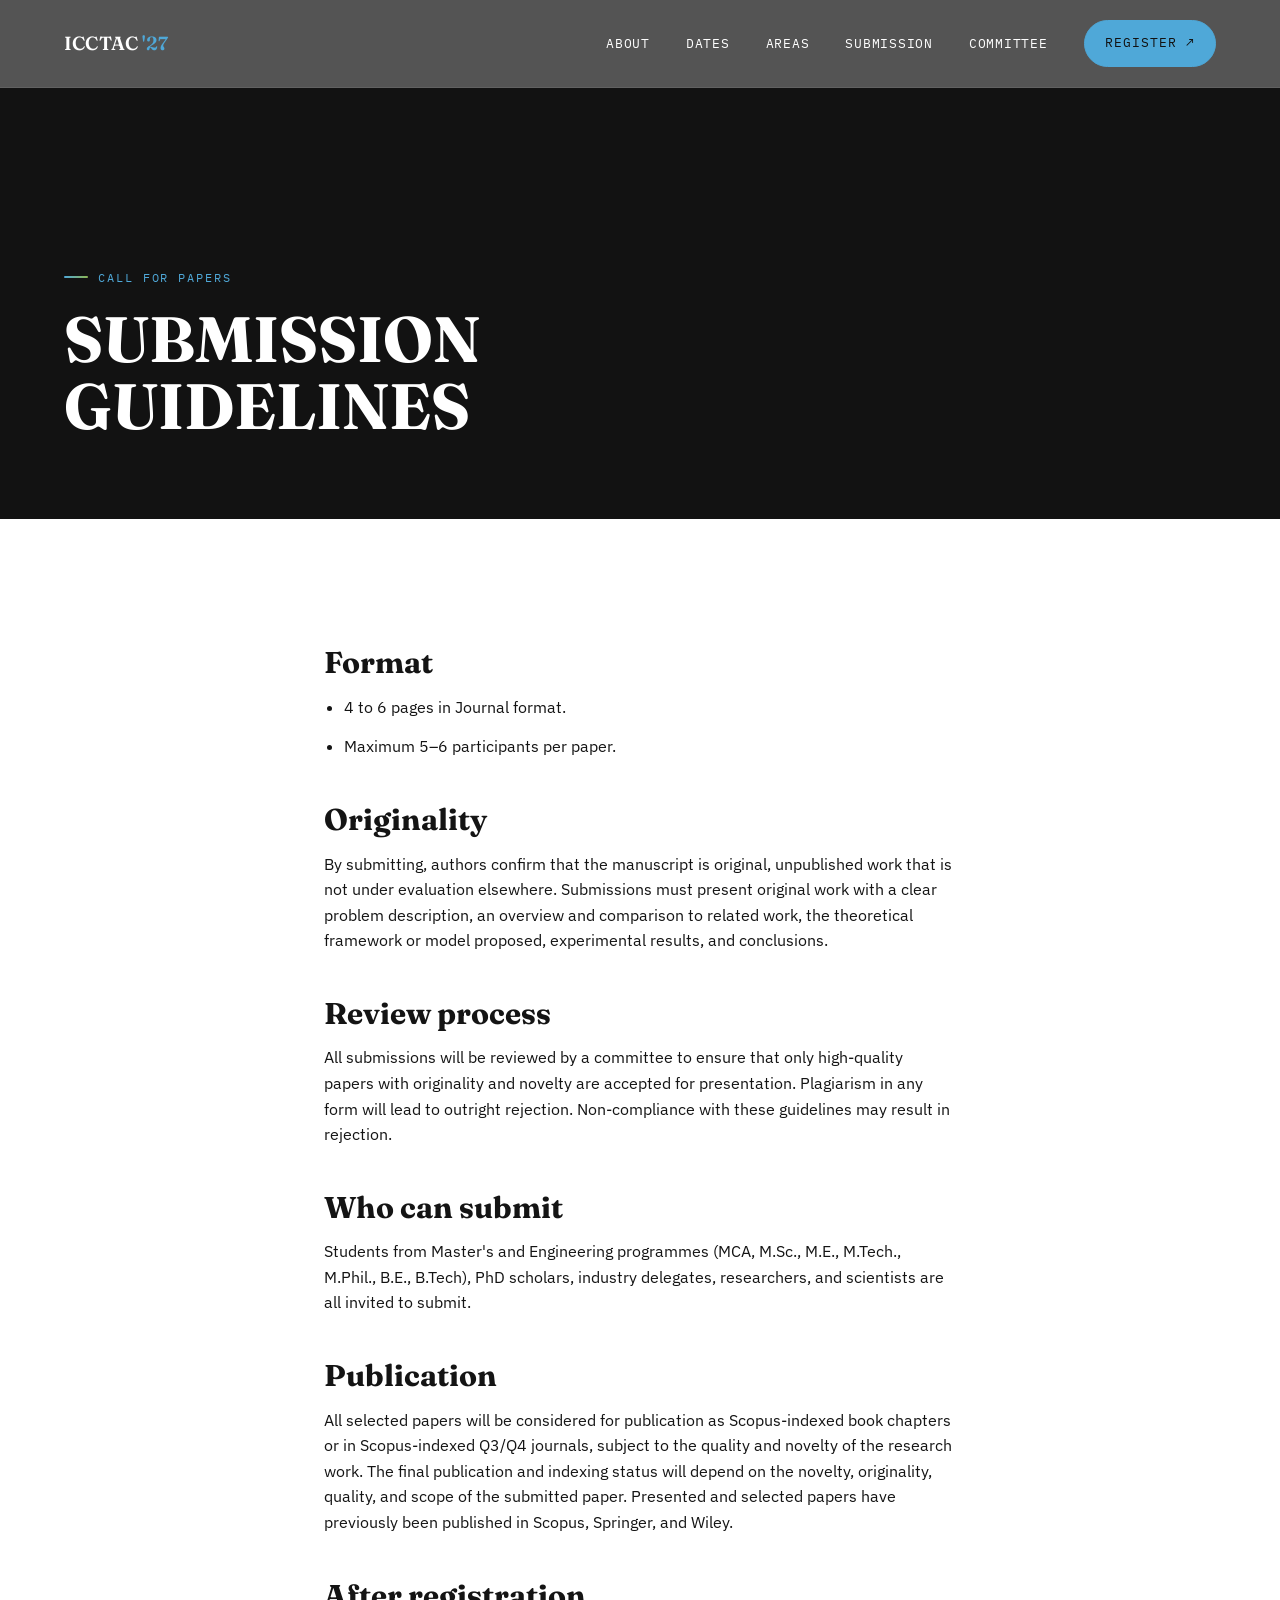
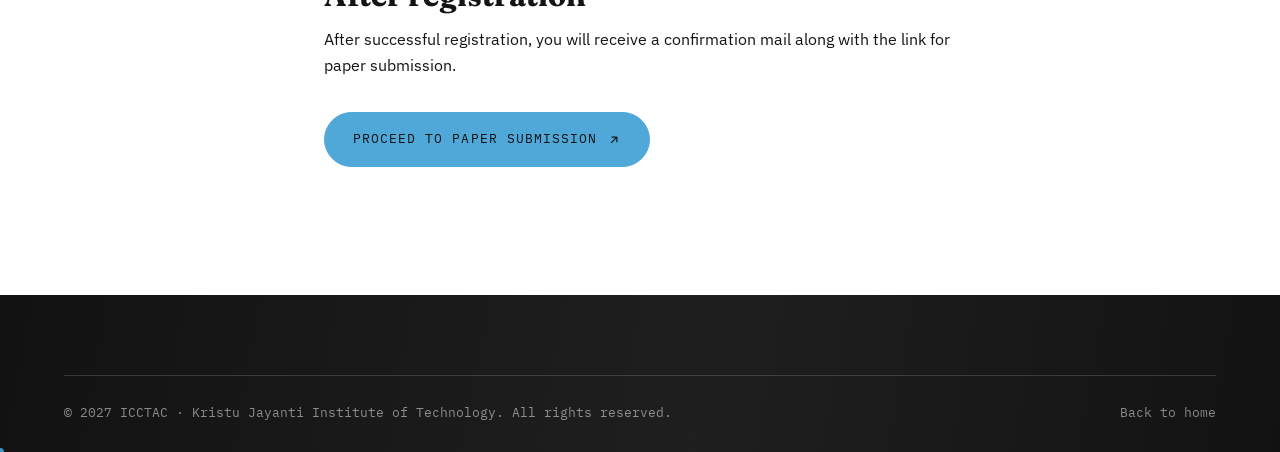
==== commit 32bf2841: "Switch to Common App-inspired palette: near-black primary, sky-blue accent, lime-green secondary" ====
--- a/course-detail.html
+++ b/course-detail.html
@@ -5,10 +5,10 @@
 <meta name="viewport" content="width=device-width, initial-scale=1, viewport-fit=cover">
 <title>Submission Guidelines — ICCTAC 2027</title>
 <meta name="description" content="Manuscript preparation, formatting, and review guidelines for ICCTAC 2027 authors.">
-<link rel="icon" href="data:image/svg+xml,%3Csvg xmlns='http://www.w3.org/2000/svg' viewBox='0 0 100 100'%3E%3Crect width='100' height='100' fill='%231E293B'/%3E%3Ctext x='50' y='68' font-size='58' text-anchor='middle' fill='%23F97316' font-family='Georgia,serif'%3EC%3C/text%3E%3C/svg%3E">
+<link rel="icon" href="data:image/svg+xml,%3Csvg xmlns='http://www.w3.org/2000/svg' viewBox='0 0 100 100'%3E%3Crect width='100' height='100' fill='%23121212'/%3E%3Ctext x='50' y='68' font-size='58' text-anchor='middle' fill='%234FA8D8' font-family='Georgia,serif'%3EC%3C/text%3E%3C/svg%3E">
 <link rel="preconnect" href="https://fonts.googleapis.com">
 <link rel="preconnect" href="https://fonts.gstatic.com" crossorigin>
-<link rel="stylesheet" href="assets/css/style.css?v=23">
+<link rel="stylesheet" href="assets/css/style.css?v=24">
 <style>
   .page-hero{ background:var(--navy); color:#fff; padding:180px 0 80px; }
   .page-hero h1{ font-size:clamp(36px,6vw,64px); text-transform:uppercase; max-width:18ch; }
--- a/assets/css/style.css
+++ b/assets/css/style.css
@@ -5,15 +5,15 @@
 @import url('https://fonts.googleapis.com/css2?family=Fraunces:ital,opsz,wght@0,9..144,300;0,9..144,400;0,9..144,500;0,9..144,600;0,9..144,700;1,9..144,400&family=IBM+Plex+Sans:wght@300;400;500;600;700&family=IBM+Plex+Mono:wght@400;500&display=swap');
 
 :root{
-  --navy:#1E293B;
-  --brass:#F97316;
-  --maroon:#C2410C;
+  --navy:#121212;
+  --brass:#4FA8D8;
+  --maroon:#8DB552;
   --bg:#FFFFFF;
-  --bg-alt:#F8F7F5;
-  --text:#1A1F2B;
-  --muted:#5B6472;
-  --line:rgba(30,41,59,0.14);
-  --line-soft:rgba(30,41,59,0.08);
+  --bg-alt:#F5F6F2;
+  --text:#141414;
+  --muted:#5C5F5A;
+  --line:rgba(18,18,18,0.13);
+  --line-soft:rgba(18,18,18,0.07);
 
   --f-head:'Fraunces', Georgia, serif;
   --f-body:'IBM Plex Sans', -apple-system, BlinkMacSystemFont, sans-serif;
@@ -22,8 +22,8 @@
   --container: 1320px;
   --pad: clamp(20px, 5vw, 64px);
   --radius: 20px;
-  --shadow-card: 0 2px 6px rgba(30,41,59,0.06), 0 10px 24px rgba(30,41,59,0.06);
-  --gradient-brand: linear-gradient(100deg, var(--navy) 0%, #33455c 55%, var(--maroon) 130%);
+  --shadow-card: 0 2px 6px rgba(18,18,18,0.06), 0 10px 24px rgba(18,18,18,0.06);
+  --gradient-brand: linear-gradient(100deg, var(--navy) 0%, #1f1f1f 55%, #0a0a0a 130%);
 }
 
 /* ---------- Aurora / mesh backdrop (modern accent) ---------- */
@@ -32,8 +32,8 @@
 .section.mesh-bg::before, .section.mesh-bg::after{
   content:''; position:absolute; border-radius:50%; filter:blur(90px); z-index:0; pointer-events:none;
 }
-.section.mesh-bg::before{ width:420px; height:420px; background:rgba(249,115,22,0.16); top:-120px; left:-100px; }
-.section.mesh-bg::after{ width:480px; height:480px; background:rgba(194,65,12,0.14); bottom:-160px; right:-120px; }
+.section.mesh-bg::before{ width:420px; height:420px; background:rgba(79,168,216,0.16); top:-120px; left:-100px; }
+.section.mesh-bg::after{ width:480px; height:480px; background:rgba(141,181,82,0.14); bottom:-160px; right:-120px; }
 .section.mesh-bg > .container, .section.mesh-bg > .cfp-banner{ position:relative; z-index:1; }
 
 *,*::before,*::after{ box-sizing:border-box; }
@@ -77,8 +77,8 @@
 .section{ padding:clamp(64px,10vw,140px) 0; position:relative; }
 .section-alt{
   background:
-    radial-gradient(1200px circle at 8% 0%, rgba(249,115,22,0.06), transparent 45%),
-    radial-gradient(1200px circle at 95% 100%, rgba(194,65,12,0.05), transparent 45%),
+    radial-gradient(1200px circle at 8% 0%, rgba(79,168,216,0.06), transparent 45%),
+    radial-gradient(1200px circle at 95% 100%, rgba(141,181,82,0.05), transparent 45%),
     var(--bg-alt);
 }
 .section-navy{ background:var(--navy); color:#fff; }
@@ -105,10 +105,10 @@
   white-space:nowrap;
 }
 .btn svg{ transition:transform .25s ease; width:14px; height:14px; flex:none; }
-.btn:hover{ background:var(--navy); color:#fff; transform:translateY(-2px); box-shadow:0 10px 24px rgba(30,41,59,0.25); }
+.btn:hover{ background:var(--navy); color:#fff; transform:translateY(-2px); box-shadow:0 10px 24px rgba(18,18,18,0.25); }
 .btn:hover svg{ transform:translate(3px,-3px); }
 .btn-solid{ background:var(--brass); border-color:var(--brass); color:var(--navy); }
-.btn-solid:hover{ background:var(--maroon); border-color:var(--maroon); color:#fff; box-shadow:0 10px 30px rgba(249,115,22,0.35); }
+.btn-solid:hover{ background:var(--maroon); border-color:var(--maroon); color:#fff; box-shadow:0 10px 30px rgba(79,168,216,0.35); }
 .btn-ghost-light{ border-color:rgba(255,255,255,0.4); color:#fff; }
 .btn-ghost-light:hover{ background:#fff; color:var(--navy); }
 .btn-block{ width:100%; justify-content:center; }
@@ -119,7 +119,7 @@
 }
 .identity-bar::before{
   content:''; position:absolute; inset:0;
-  background-image: radial-gradient(rgba(249,115,22,0.35) 1px, transparent 1px);
+  background-image: radial-gradient(rgba(79,168,216,0.35) 1px, transparent 1px);
   background-size: 28px 28px;
   -webkit-mask-image: radial-gradient(ellipse at center, rgba(0,0,0,0.9) 0%, transparent 72%);
   mask-image: radial-gradient(ellipse at center, rgba(0,0,0,0.9) 0%, transparent 72%);
@@ -160,14 +160,14 @@
   position:sticky; top:0; left:0; right:0; z-index:900;
   display:flex; align-items:center; justify-content:space-between;
   padding:20px var(--pad);
-  background:rgba(30,41,59,0.72);
+  background:rgba(18,18,18,0.72);
   backdrop-filter:blur(16px) saturate(160%); -webkit-backdrop-filter:blur(16px) saturate(160%);
   border-bottom:1px solid rgba(255,255,255,0.08);
   transition:padding .3s ease, box-shadow .3s ease, background .3s ease;
 }
 .nav.scrolled{
   padding:12px var(--pad);
-  background:rgba(30,41,59,0.92);
+  background:rgba(18,18,18,0.92);
   box-shadow:0 8px 24px rgba(0,0,0,0.18);
 }
 .nav-logo{ font-family:var(--f-head); font-weight:600; font-size:19px; letter-spacing:0.01em; color:#fff; }
@@ -181,11 +181,11 @@
   content:''; position:absolute; left:0; bottom:0; width:0; height:1px; background:var(--brass); transition:width .25s ease;
 }
 .nav-links a:not(.btn):hover::after{ width:100%; }
-.nav-cta{ padding:12px 20px; position:relative; box-shadow:0 0 0 0 rgba(249,115,22,0.5); animation:navPulse 2.6s ease-out infinite; }
+.nav-cta{ padding:12px 20px; position:relative; box-shadow:0 0 0 0 rgba(79,168,216,0.5); animation:navPulse 2.6s ease-out infinite; }
 @keyframes navPulse{
-  0%{ box-shadow:0 0 0 0 rgba(249,115,22,0.45); }
-  70%{ box-shadow:0 0 0 12px rgba(249,115,22,0); }
-  100%{ box-shadow:0 0 0 0 rgba(249,115,22,0); }
+  0%{ box-shadow:0 0 0 0 rgba(79,168,216,0.45); }
+  70%{ box-shadow:0 0 0 12px rgba(79,168,216,0); }
+  100%{ box-shadow:0 0 0 0 rgba(79,168,216,0); }
 }
 .nav-toggle{ display:none; background:none; border:none; padding:8px; z-index:1001; }
 .nav-toggle .bar{ display:block; width:26px; height:2px; background:#fff; margin:6px 0; transition:transform .3s ease, opacity .3s ease; }
@@ -235,9 +235,9 @@
 .hero-noise{
   position:absolute; inset:0;
   background:
-    linear-gradient(180deg, rgba(30,41,59,0.72), rgba(30,41,59,0.55) 40%, rgba(30,41,59,0.88)),
-    radial-gradient(600px circle at 15% 20%, rgba(249,115,22,0.22), transparent 60%),
-    radial-gradient(700px circle at 85% 80%, rgba(194,65,12,0.28), transparent 60%);
+    linear-gradient(180deg, rgba(18,18,18,0.72), rgba(18,18,18,0.55) 40%, rgba(18,18,18,0.88)),
+    radial-gradient(600px circle at 15% 20%, rgba(79,168,216,0.22), transparent 60%),
+    radial-gradient(700px circle at 85% 80%, rgba(141,181,82,0.28), transparent 60%);
   background-size: 100% 100%, 140% 140%, 140% 140%;
   animation: heroGlow 16s ease-in-out infinite alternate;
 }
@@ -248,7 +248,7 @@
 .hero-inner{ position:relative; z-index:2; width:100%; padding-top:64px; padding-bottom:80px; }
 .hero-org{
   display:grid; gap:22px; margin-bottom:36px; padding:26px 28px; border:1px solid rgba(255,255,255,0.22);
-  background:rgba(30,41,59,0.4); backdrop-filter:blur(6px); max-width:520px; border-radius:var(--radius);
+  background:rgba(18,18,18,0.4); backdrop-filter:blur(6px); max-width:520px; border-radius:var(--radius);
 }
 .hero-org .org-label{ font-family:var(--f-mono); font-size:11px; letter-spacing:0.14em; text-transform:uppercase; color:var(--brass); margin-bottom:8px; }
 .hero-org .org-value{ font-size:15.5px; line-height:1.5; }
@@ -261,7 +261,7 @@
 }
 .hero-title em{
   font-style:italic; font-weight:400;
-  background:linear-gradient(100deg, #fdba74 0%, var(--brass) 45%, #fb923c 70%, var(--brass) 100%);
+  background:linear-gradient(100deg, #8DB552 0%, var(--brass) 45%, #6fc3e0 70%, var(--brass) 100%);
   -webkit-background-clip:text; background-clip:text; color:transparent;
 }
 .hero-title .line{ display:block; overflow:hidden; }
@@ -360,7 +360,7 @@
   border-radius:var(--radius); box-shadow:var(--shadow-card);
   transition:border-color .25s ease, transform .25s ease, box-shadow .25s ease;
 }
-.link-card:hover{ border-color:var(--brass); transform:translateY(-6px); box-shadow:0 6px 16px rgba(30,41,59,0.08), 0 20px 40px rgba(249,115,22,0.18); }
+.link-card:hover{ border-color:var(--brass); transform:translateY(-6px); box-shadow:0 6px 16px rgba(18,18,18,0.08), 0 20px 40px rgba(79,168,216,0.18); }
 .link-card .lc-label{ font-family:var(--f-mono); font-size:11px; letter-spacing:0.14em; text-transform:uppercase; color:var(--brass); }
 .link-card .lc-title{ font-family:var(--f-head); font-size:20px; }
 .link-card a{ font-family:var(--f-mono); font-size:12.5px; letter-spacing:0.06em; text-transform:uppercase; display:inline-flex; align-items:center; gap:8px; color:var(--navy); }
@@ -436,7 +436,7 @@
 .gallery-item{ overflow:hidden; position:relative; cursor:zoom-in; background:var(--bg-alt); border-radius:var(--radius); box-shadow:var(--shadow-card); }
 .gallery-item img{ width:100%; height:100%; object-fit:cover; transition:transform .6s cubic-bezier(.19,1,.22,1); }
 .gallery-item:hover img{ transform:scale(1.06); }
-.gallery-item::after{ content:''; position:absolute; inset:0; background:linear-gradient(transparent 60%, rgba(30,41,59,0.55)); opacity:0; transition:opacity .3s ease; }
+.gallery-item::after{ content:''; position:absolute; inset:0; background:linear-gradient(transparent 60%, rgba(18,18,18,0.55)); opacity:0; transition:opacity .3s ease; }
 .gallery-item:hover::after{ opacity:1; }
 .gallery-item.tall{ grid-row:span 2; }
 .gallery-item.wide{ grid-column:span 2; }
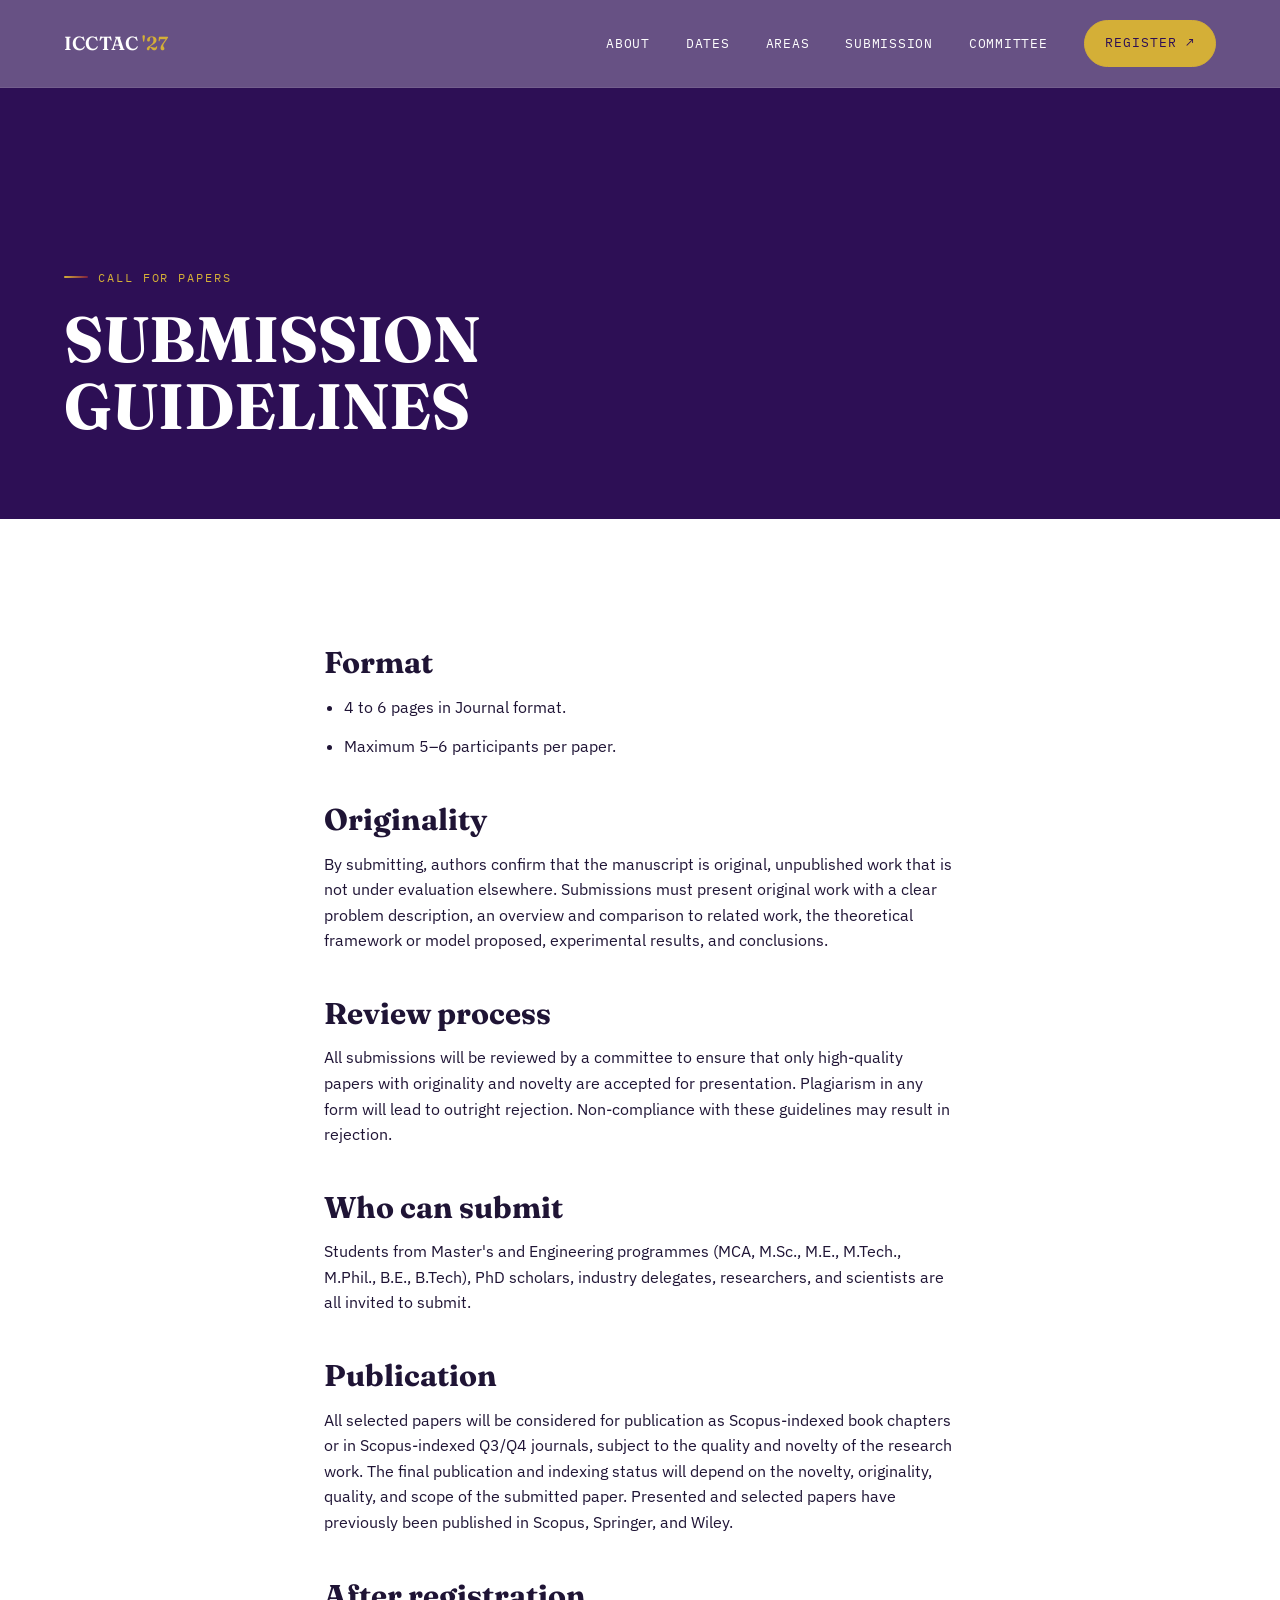
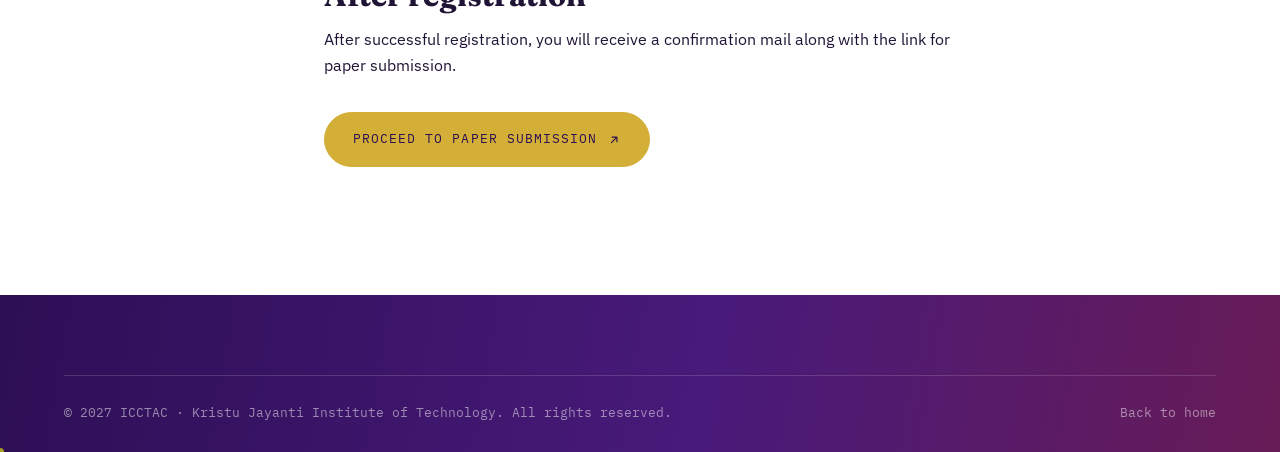
==== commit 1c9173fe: "Switch to royal palette: deep purple primary, metallic gold accent, wine secondary" ====
--- a/course-detail.html
+++ b/course-detail.html
@@ -5,10 +5,10 @@
 <meta name="viewport" content="width=device-width, initial-scale=1, viewport-fit=cover">
 <title>Submission Guidelines — ICCTAC 2027</title>
 <meta name="description" content="Manuscript preparation, formatting, and review guidelines for ICCTAC 2027 authors.">
-<link rel="icon" href="data:image/svg+xml,%3Csvg xmlns='http://www.w3.org/2000/svg' viewBox='0 0 100 100'%3E%3Crect width='100' height='100' fill='%23121212'/%3E%3Ctext x='50' y='68' font-size='58' text-anchor='middle' fill='%234FA8D8' font-family='Georgia,serif'%3EC%3C/text%3E%3C/svg%3E">
+<link rel="icon" href="data:image/svg+xml,%3Csvg xmlns='http://www.w3.org/2000/svg' viewBox='0 0 100 100'%3E%3Crect width='100' height='100' fill='%232D0F55'/%3E%3Ctext x='50' y='68' font-size='58' text-anchor='middle' fill='%23D4AF37' font-family='Georgia,serif'%3EC%3C/text%3E%3C/svg%3E">
 <link rel="preconnect" href="https://fonts.googleapis.com">
 <link rel="preconnect" href="https://fonts.gstatic.com" crossorigin>
-<link rel="stylesheet" href="assets/css/style.css?v=24">
+<link rel="stylesheet" href="assets/css/style.css?v=25">
 <style>
   .page-hero{ background:var(--navy); color:#fff; padding:180px 0 80px; }
   .page-hero h1{ font-size:clamp(36px,6vw,64px); text-transform:uppercase; max-width:18ch; }
--- a/assets/css/style.css
+++ b/assets/css/style.css
@@ -5,15 +5,15 @@
 @import url('https://fonts.googleapis.com/css2?family=Fraunces:ital,opsz,wght@0,9..144,300;0,9..144,400;0,9..144,500;0,9..144,600;0,9..144,700;1,9..144,400&family=IBM+Plex+Sans:wght@300;400;500;600;700&family=IBM+Plex+Mono:wght@400;500&display=swap');
 
 :root{
-  --navy:#121212;
-  --brass:#4FA8D8;
-  --maroon:#8DB552;
+  --navy:#2D0F55;
+  --brass:#D4AF37;
+  --maroon:#7C1D3F;
   --bg:#FFFFFF;
-  --bg-alt:#F5F6F2;
-  --text:#141414;
-  --muted:#5C5F5A;
-  --line:rgba(18,18,18,0.13);
-  --line-soft:rgba(18,18,18,0.07);
+  --bg-alt:#F7F5FA;
+  --text:#1F1435;
+  --muted:#655B7A;
+  --line:rgba(45,15,85,0.14);
+  --line-soft:rgba(45,15,85,0.08);
 
   --f-head:'Fraunces', Georgia, serif;
   --f-body:'IBM Plex Sans', -apple-system, BlinkMacSystemFont, sans-serif;
@@ -22,8 +22,8 @@
   --container: 1320px;
   --pad: clamp(20px, 5vw, 64px);
   --radius: 20px;
-  --shadow-card: 0 2px 6px rgba(18,18,18,0.06), 0 10px 24px rgba(18,18,18,0.06);
-  --gradient-brand: linear-gradient(100deg, var(--navy) 0%, #1f1f1f 55%, #0a0a0a 130%);
+  --shadow-card: 0 2px 6px rgba(45,15,85,0.07), 0 10px 24px rgba(45,15,85,0.08);
+  --gradient-brand: linear-gradient(100deg, var(--navy) 0%, #481a7a 55%, var(--maroon) 130%);
 }
 
 /* ---------- Aurora / mesh backdrop (modern accent) ---------- */
@@ -32,8 +32,8 @@
 .section.mesh-bg::before, .section.mesh-bg::after{
   content:''; position:absolute; border-radius:50%; filter:blur(90px); z-index:0; pointer-events:none;
 }
-.section.mesh-bg::before{ width:420px; height:420px; background:rgba(79,168,216,0.16); top:-120px; left:-100px; }
-.section.mesh-bg::after{ width:480px; height:480px; background:rgba(141,181,82,0.14); bottom:-160px; right:-120px; }
+.section.mesh-bg::before{ width:420px; height:420px; background:rgba(212,175,55,0.16); top:-120px; left:-100px; }
+.section.mesh-bg::after{ width:480px; height:480px; background:rgba(124,29,63,0.14); bottom:-160px; right:-120px; }
 .section.mesh-bg > .container, .section.mesh-bg > .cfp-banner{ position:relative; z-index:1; }
 
 *,*::before,*::after{ box-sizing:border-box; }
@@ -77,8 +77,8 @@
 .section{ padding:clamp(64px,10vw,140px) 0; position:relative; }
 .section-alt{
   background:
-    radial-gradient(1200px circle at 8% 0%, rgba(79,168,216,0.06), transparent 45%),
-    radial-gradient(1200px circle at 95% 100%, rgba(141,181,82,0.05), transparent 45%),
+    radial-gradient(1200px circle at 8% 0%, rgba(212,175,55,0.06), transparent 45%),
+    radial-gradient(1200px circle at 95% 100%, rgba(124,29,63,0.05), transparent 45%),
     var(--bg-alt);
 }
 .section-navy{ background:var(--navy); color:#fff; }
@@ -105,10 +105,10 @@
   white-space:nowrap;
 }
 .btn svg{ transition:transform .25s ease; width:14px; height:14px; flex:none; }
-.btn:hover{ background:var(--navy); color:#fff; transform:translateY(-2px); box-shadow:0 10px 24px rgba(18,18,18,0.25); }
+.btn:hover{ background:var(--navy); color:#fff; transform:translateY(-2px); box-shadow:0 10px 24px rgba(45,15,85,0.25); }
 .btn:hover svg{ transform:translate(3px,-3px); }
 .btn-solid{ background:var(--brass); border-color:var(--brass); color:var(--navy); }
-.btn-solid:hover{ background:var(--maroon); border-color:var(--maroon); color:#fff; box-shadow:0 10px 30px rgba(79,168,216,0.35); }
+.btn-solid:hover{ background:var(--maroon); border-color:var(--maroon); color:#fff; box-shadow:0 10px 30px rgba(212,175,55,0.35); }
 .btn-ghost-light{ border-color:rgba(255,255,255,0.4); color:#fff; }
 .btn-ghost-light:hover{ background:#fff; color:var(--navy); }
 .btn-block{ width:100%; justify-content:center; }
@@ -119,7 +119,7 @@
 }
 .identity-bar::before{
   content:''; position:absolute; inset:0;
-  background-image: radial-gradient(rgba(79,168,216,0.35) 1px, transparent 1px);
+  background-image: radial-gradient(rgba(212,175,55,0.35) 1px, transparent 1px);
   background-size: 28px 28px;
   -webkit-mask-image: radial-gradient(ellipse at center, rgba(0,0,0,0.9) 0%, transparent 72%);
   mask-image: radial-gradient(ellipse at center, rgba(0,0,0,0.9) 0%, transparent 72%);
@@ -160,14 +160,14 @@
   position:sticky; top:0; left:0; right:0; z-index:900;
   display:flex; align-items:center; justify-content:space-between;
   padding:20px var(--pad);
-  background:rgba(18,18,18,0.72);
+  background:rgba(45,15,85,0.72);
   backdrop-filter:blur(16px) saturate(160%); -webkit-backdrop-filter:blur(16px) saturate(160%);
   border-bottom:1px solid rgba(255,255,255,0.08);
   transition:padding .3s ease, box-shadow .3s ease, background .3s ease;
 }
 .nav.scrolled{
   padding:12px var(--pad);
-  background:rgba(18,18,18,0.92);
+  background:rgba(45,15,85,0.92);
   box-shadow:0 8px 24px rgba(0,0,0,0.18);
 }
 .nav-logo{ font-family:var(--f-head); font-weight:600; font-size:19px; letter-spacing:0.01em; color:#fff; }
@@ -181,11 +181,11 @@
   content:''; position:absolute; left:0; bottom:0; width:0; height:1px; background:var(--brass); transition:width .25s ease;
 }
 .nav-links a:not(.btn):hover::after{ width:100%; }
-.nav-cta{ padding:12px 20px; position:relative; box-shadow:0 0 0 0 rgba(79,168,216,0.5); animation:navPulse 2.6s ease-out infinite; }
+.nav-cta{ padding:12px 20px; position:relative; box-shadow:0 0 0 0 rgba(212,175,55,0.5); animation:navPulse 2.6s ease-out infinite; }
 @keyframes navPulse{
-  0%{ box-shadow:0 0 0 0 rgba(79,168,216,0.45); }
-  70%{ box-shadow:0 0 0 12px rgba(79,168,216,0); }
-  100%{ box-shadow:0 0 0 0 rgba(79,168,216,0); }
+  0%{ box-shadow:0 0 0 0 rgba(212,175,55,0.45); }
+  70%{ box-shadow:0 0 0 12px rgba(212,175,55,0); }
+  100%{ box-shadow:0 0 0 0 rgba(212,175,55,0); }
 }
 .nav-toggle{ display:none; background:none; border:none; padding:8px; z-index:1001; }
 .nav-toggle .bar{ display:block; width:26px; height:2px; background:#fff; margin:6px 0; transition:transform .3s ease, opacity .3s ease; }
@@ -235,9 +235,9 @@
 .hero-noise{
   position:absolute; inset:0;
   background:
-    linear-gradient(180deg, rgba(18,18,18,0.72), rgba(18,18,18,0.55) 40%, rgba(18,18,18,0.88)),
-    radial-gradient(600px circle at 15% 20%, rgba(79,168,216,0.22), transparent 60%),
-    radial-gradient(700px circle at 85% 80%, rgba(141,181,82,0.28), transparent 60%);
+    linear-gradient(180deg, rgba(45,15,85,0.72), rgba(45,15,85,0.55) 40%, rgba(45,15,85,0.88)),
+    radial-gradient(600px circle at 15% 20%, rgba(212,175,55,0.22), transparent 60%),
+    radial-gradient(700px circle at 85% 80%, rgba(124,29,63,0.28), transparent 60%);
   background-size: 100% 100%, 140% 140%, 140% 140%;
   animation: heroGlow 16s ease-in-out infinite alternate;
 }
@@ -248,7 +248,7 @@
 .hero-inner{ position:relative; z-index:2; width:100%; padding-top:64px; padding-bottom:80px; }
 .hero-org{
   display:grid; gap:22px; margin-bottom:36px; padding:26px 28px; border:1px solid rgba(255,255,255,0.22);
-  background:rgba(18,18,18,0.4); backdrop-filter:blur(6px); max-width:520px; border-radius:var(--radius);
+  background:rgba(45,15,85,0.4); backdrop-filter:blur(6px); max-width:520px; border-radius:var(--radius);
 }
 .hero-org .org-label{ font-family:var(--f-mono); font-size:11px; letter-spacing:0.14em; text-transform:uppercase; color:var(--brass); margin-bottom:8px; }
 .hero-org .org-value{ font-size:15.5px; line-height:1.5; }
@@ -261,7 +261,7 @@
 }
 .hero-title em{
   font-style:italic; font-weight:400;
-  background:linear-gradient(100deg, #8DB552 0%, var(--brass) 45%, #6fc3e0 70%, var(--brass) 100%);
+  background:linear-gradient(100deg, #f0d97a 0%, var(--brass) 45%, #e8c65a 70%, var(--brass) 100%);
   -webkit-background-clip:text; background-clip:text; color:transparent;
 }
 .hero-title .line{ display:block; overflow:hidden; }
@@ -360,7 +360,7 @@
   border-radius:var(--radius); box-shadow:var(--shadow-card);
   transition:border-color .25s ease, transform .25s ease, box-shadow .25s ease;
 }
-.link-card:hover{ border-color:var(--brass); transform:translateY(-6px); box-shadow:0 6px 16px rgba(18,18,18,0.08), 0 20px 40px rgba(79,168,216,0.18); }
+.link-card:hover{ border-color:var(--brass); transform:translateY(-6px); box-shadow:0 6px 16px rgba(45,15,85,0.08), 0 20px 40px rgba(212,175,55,0.18); }
 .link-card .lc-label{ font-family:var(--f-mono); font-size:11px; letter-spacing:0.14em; text-transform:uppercase; color:var(--brass); }
 .link-card .lc-title{ font-family:var(--f-head); font-size:20px; }
 .link-card a{ font-family:var(--f-mono); font-size:12.5px; letter-spacing:0.06em; text-transform:uppercase; display:inline-flex; align-items:center; gap:8px; color:var(--navy); }
@@ -436,7 +436,7 @@
 .gallery-item{ overflow:hidden; position:relative; cursor:zoom-in; background:var(--bg-alt); border-radius:var(--radius); box-shadow:var(--shadow-card); }
 .gallery-item img{ width:100%; height:100%; object-fit:cover; transition:transform .6s cubic-bezier(.19,1,.22,1); }
 .gallery-item:hover img{ transform:scale(1.06); }
-.gallery-item::after{ content:''; position:absolute; inset:0; background:linear-gradient(transparent 60%, rgba(18,18,18,0.55)); opacity:0; transition:opacity .3s ease; }
+.gallery-item::after{ content:''; position:absolute; inset:0; background:linear-gradient(transparent 60%, rgba(45,15,85,0.55)); opacity:0; transition:opacity .3s ease; }
 .gallery-item:hover::after{ opacity:1; }
 .gallery-item.tall{ grid-row:span 2; }
 .gallery-item.wide{ grid-column:span 2; }
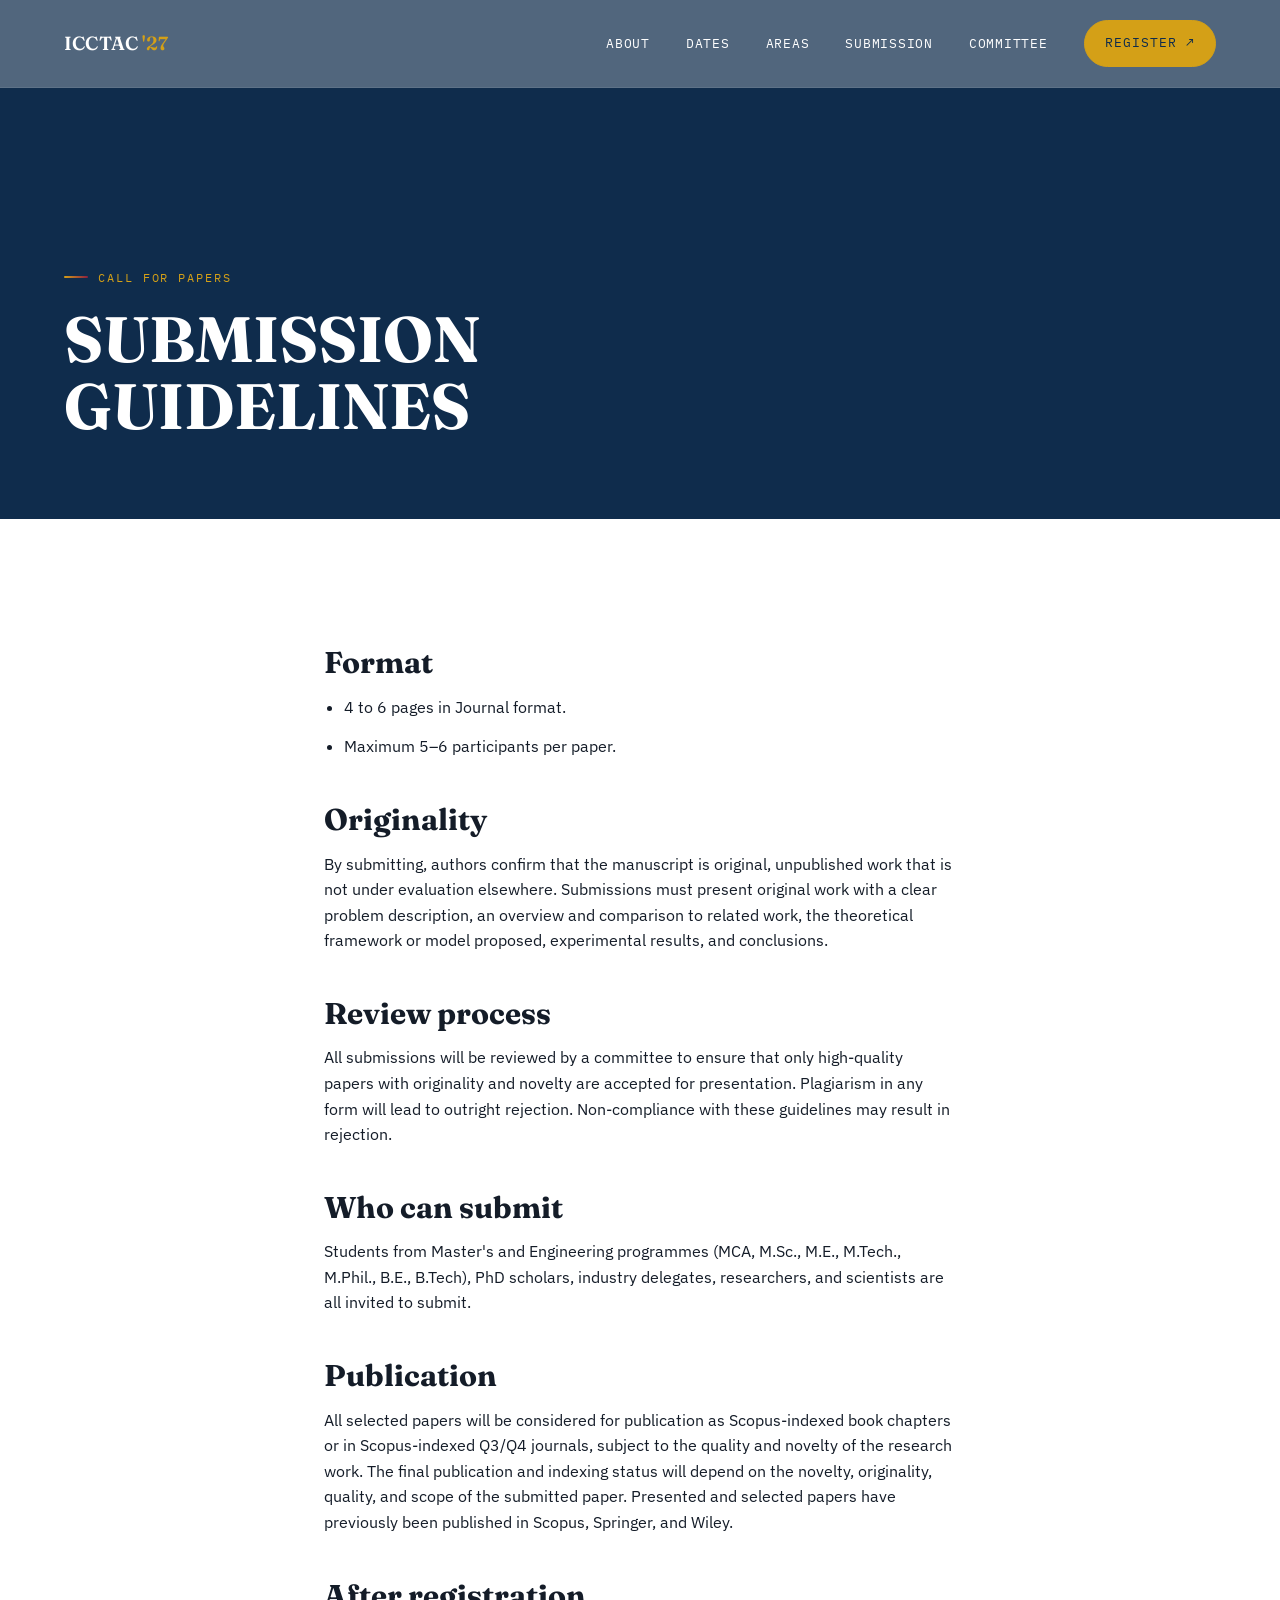
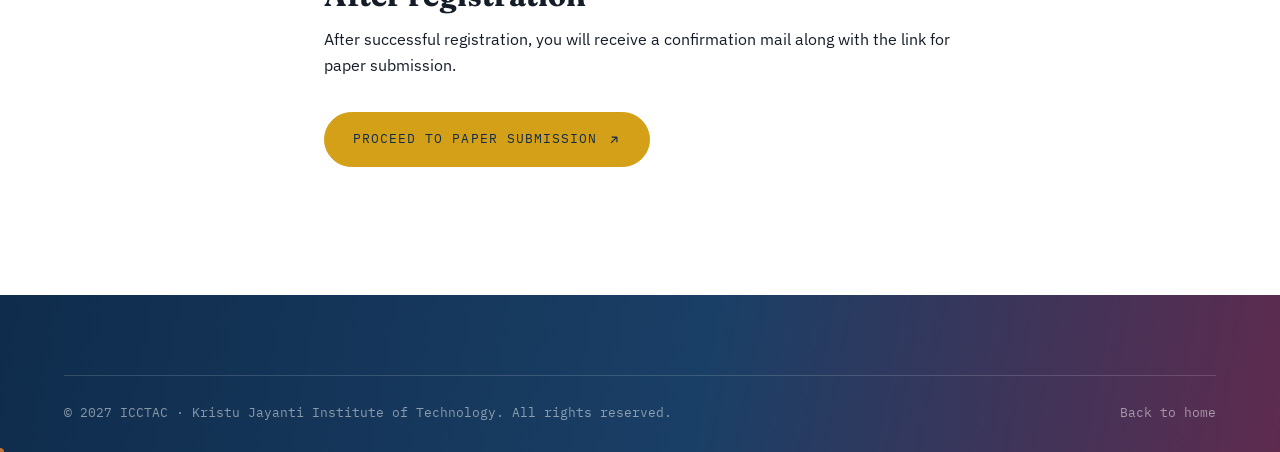
==== commit cd9097b6: "Switch back to dark blue palette: deep navy blue primary, gold accent, deep red secondary" ====
--- a/course-detail.html
+++ b/course-detail.html
@@ -5,10 +5,10 @@
 <meta name="viewport" content="width=device-width, initial-scale=1, viewport-fit=cover">
 <title>Submission Guidelines — ICCTAC 2027</title>
 <meta name="description" content="Manuscript preparation, formatting, and review guidelines for ICCTAC 2027 authors.">
-<link rel="icon" href="data:image/svg+xml,%3Csvg xmlns='http://www.w3.org/2000/svg' viewBox='0 0 100 100'%3E%3Crect width='100' height='100' fill='%232D0F55'/%3E%3Ctext x='50' y='68' font-size='58' text-anchor='middle' fill='%23D4AF37' font-family='Georgia,serif'%3EC%3C/text%3E%3C/svg%3E">
+<link rel="icon" href="data:image/svg+xml,%3Csvg xmlns='http://www.w3.org/2000/svg' viewBox='0 0 100 100'%3E%3Crect width='100' height='100' fill='%230F2C4C'/%3E%3Ctext x='50' y='68' font-size='58' text-anchor='middle' fill='%23D4A017' font-family='Georgia,serif'%3EC%3C/text%3E%3C/svg%3E">
 <link rel="preconnect" href="https://fonts.googleapis.com">
 <link rel="preconnect" href="https://fonts.gstatic.com" crossorigin>
-<link rel="stylesheet" href="assets/css/style.css?v=25">
+<link rel="stylesheet" href="assets/css/style.css?v=26">
 <style>
   .page-hero{ background:var(--navy); color:#fff; padding:180px 0 80px; }
   .page-hero h1{ font-size:clamp(36px,6vw,64px); text-transform:uppercase; max-width:18ch; }
--- a/assets/css/style.css
+++ b/assets/css/style.css
@@ -5,15 +5,15 @@
 @import url('https://fonts.googleapis.com/css2?family=Fraunces:ital,opsz,wght@0,9..144,300;0,9..144,400;0,9..144,500;0,9..144,600;0,9..144,700;1,9..144,400&family=IBM+Plex+Sans:wght@300;400;500;600;700&family=IBM+Plex+Mono:wght@400;500&display=swap');
 
 :root{
-  --navy:#2D0F55;
-  --brass:#D4AF37;
-  --maroon:#7C1D3F;
+  --navy:#0F2C4C;
+  --brass:#D4A017;
+  --maroon:#8B1E3F;
   --bg:#FFFFFF;
-  --bg-alt:#F7F5FA;
-  --text:#1F1435;
-  --muted:#655B7A;
-  --line:rgba(45,15,85,0.14);
-  --line-soft:rgba(45,15,85,0.08);
+  --bg-alt:#F5F7FA;
+  --text:#141C28;
+  --muted:#5A6675;
+  --line:rgba(15,44,76,0.14);
+  --line-soft:rgba(15,44,76,0.08);
 
   --f-head:'Fraunces', Georgia, serif;
   --f-body:'IBM Plex Sans', -apple-system, BlinkMacSystemFont, sans-serif;
@@ -22,8 +22,8 @@
   --container: 1320px;
   --pad: clamp(20px, 5vw, 64px);
   --radius: 20px;
-  --shadow-card: 0 2px 6px rgba(45,15,85,0.07), 0 10px 24px rgba(45,15,85,0.08);
-  --gradient-brand: linear-gradient(100deg, var(--navy) 0%, #481a7a 55%, var(--maroon) 130%);
+  --shadow-card: 0 2px 6px rgba(15,44,76,0.06), 0 10px 24px rgba(15,44,76,0.07);
+  --gradient-brand: linear-gradient(100deg, var(--navy) 0%, #1a3f66 55%, var(--maroon) 130%);
 }
 
 /* ---------- Aurora / mesh backdrop (modern accent) ---------- */
@@ -32,8 +32,8 @@
 .section.mesh-bg::before, .section.mesh-bg::after{
   content:''; position:absolute; border-radius:50%; filter:blur(90px); z-index:0; pointer-events:none;
 }
-.section.mesh-bg::before{ width:420px; height:420px; background:rgba(212,175,55,0.16); top:-120px; left:-100px; }
-.section.mesh-bg::after{ width:480px; height:480px; background:rgba(124,29,63,0.14); bottom:-160px; right:-120px; }
+.section.mesh-bg::before{ width:420px; height:420px; background:rgba(212,160,23,0.16); top:-120px; left:-100px; }
+.section.mesh-bg::after{ width:480px; height:480px; background:rgba(139,30,63,0.14); bottom:-160px; right:-120px; }
 .section.mesh-bg > .container, .section.mesh-bg > .cfp-banner{ position:relative; z-index:1; }
 
 *,*::before,*::after{ box-sizing:border-box; }
@@ -77,8 +77,8 @@
 .section{ padding:clamp(64px,10vw,140px) 0; position:relative; }
 .section-alt{
   background:
-    radial-gradient(1200px circle at 8% 0%, rgba(212,175,55,0.06), transparent 45%),
-    radial-gradient(1200px circle at 95% 100%, rgba(124,29,63,0.05), transparent 45%),
+    radial-gradient(1200px circle at 8% 0%, rgba(212,160,23,0.06), transparent 45%),
+    radial-gradient(1200px circle at 95% 100%, rgba(139,30,63,0.05), transparent 45%),
     var(--bg-alt);
 }
 .section-navy{ background:var(--navy); color:#fff; }
@@ -105,10 +105,10 @@
   white-space:nowrap;
 }
 .btn svg{ transition:transform .25s ease; width:14px; height:14px; flex:none; }
-.btn:hover{ background:var(--navy); color:#fff; transform:translateY(-2px); box-shadow:0 10px 24px rgba(45,15,85,0.25); }
+.btn:hover{ background:var(--navy); color:#fff; transform:translateY(-2px); box-shadow:0 10px 24px rgba(15,44,76,0.25); }
 .btn:hover svg{ transform:translate(3px,-3px); }
 .btn-solid{ background:var(--brass); border-color:var(--brass); color:var(--navy); }
-.btn-solid:hover{ background:var(--maroon); border-color:var(--maroon); color:#fff; box-shadow:0 10px 30px rgba(212,175,55,0.35); }
+.btn-solid:hover{ background:var(--maroon); border-color:var(--maroon); color:#fff; box-shadow:0 10px 30px rgba(212,160,23,0.35); }
 .btn-ghost-light{ border-color:rgba(255,255,255,0.4); color:#fff; }
 .btn-ghost-light:hover{ background:#fff; color:var(--navy); }
 .btn-block{ width:100%; justify-content:center; }
@@ -119,7 +119,7 @@
 }
 .identity-bar::before{
   content:''; position:absolute; inset:0;
-  background-image: radial-gradient(rgba(212,175,55,0.35) 1px, transparent 1px);
+  background-image: radial-gradient(rgba(212,160,23,0.35) 1px, transparent 1px);
   background-size: 28px 28px;
   -webkit-mask-image: radial-gradient(ellipse at center, rgba(0,0,0,0.9) 0%, transparent 72%);
   mask-image: radial-gradient(ellipse at center, rgba(0,0,0,0.9) 0%, transparent 72%);
@@ -160,14 +160,14 @@
   position:sticky; top:0; left:0; right:0; z-index:900;
   display:flex; align-items:center; justify-content:space-between;
   padding:20px var(--pad);
-  background:rgba(45,15,85,0.72);
+  background:rgba(15,44,76,0.72);
   backdrop-filter:blur(16px) saturate(160%); -webkit-backdrop-filter:blur(16px) saturate(160%);
   border-bottom:1px solid rgba(255,255,255,0.08);
   transition:padding .3s ease, box-shadow .3s ease, background .3s ease;
 }
 .nav.scrolled{
   padding:12px var(--pad);
-  background:rgba(45,15,85,0.92);
+  background:rgba(15,44,76,0.92);
   box-shadow:0 8px 24px rgba(0,0,0,0.18);
 }
 .nav-logo{ font-family:var(--f-head); font-weight:600; font-size:19px; letter-spacing:0.01em; color:#fff; }
@@ -181,11 +181,11 @@
   content:''; position:absolute; left:0; bottom:0; width:0; height:1px; background:var(--brass); transition:width .25s ease;
 }
 .nav-links a:not(.btn):hover::after{ width:100%; }
-.nav-cta{ padding:12px 20px; position:relative; box-shadow:0 0 0 0 rgba(212,175,55,0.5); animation:navPulse 2.6s ease-out infinite; }
+.nav-cta{ padding:12px 20px; position:relative; box-shadow:0 0 0 0 rgba(212,160,23,0.5); animation:navPulse 2.6s ease-out infinite; }
 @keyframes navPulse{
-  0%{ box-shadow:0 0 0 0 rgba(212,175,55,0.45); }
-  70%{ box-shadow:0 0 0 12px rgba(212,175,55,0); }
-  100%{ box-shadow:0 0 0 0 rgba(212,175,55,0); }
+  0%{ box-shadow:0 0 0 0 rgba(212,160,23,0.45); }
+  70%{ box-shadow:0 0 0 12px rgba(212,160,23,0); }
+  100%{ box-shadow:0 0 0 0 rgba(212,160,23,0); }
 }
 .nav-toggle{ display:none; background:none; border:none; padding:8px; z-index:1001; }
 .nav-toggle .bar{ display:block; width:26px; height:2px; background:#fff; margin:6px 0; transition:transform .3s ease, opacity .3s ease; }
@@ -235,9 +235,9 @@
 .hero-noise{
   position:absolute; inset:0;
   background:
-    linear-gradient(180deg, rgba(45,15,85,0.72), rgba(45,15,85,0.55) 40%, rgba(45,15,85,0.88)),
-    radial-gradient(600px circle at 15% 20%, rgba(212,175,55,0.22), transparent 60%),
-    radial-gradient(700px circle at 85% 80%, rgba(124,29,63,0.28), transparent 60%);
+    linear-gradient(180deg, rgba(15,44,76,0.72), rgba(15,44,76,0.55) 40%, rgba(15,44,76,0.88)),
+    radial-gradient(600px circle at 15% 20%, rgba(212,160,23,0.22), transparent 60%),
+    radial-gradient(700px circle at 85% 80%, rgba(139,30,63,0.28), transparent 60%);
   background-size: 100% 100%, 140% 140%, 140% 140%;
   animation: heroGlow 16s ease-in-out infinite alternate;
 }
@@ -248,7 +248,7 @@
 .hero-inner{ position:relative; z-index:2; width:100%; padding-top:64px; padding-bottom:80px; }
 .hero-org{
   display:grid; gap:22px; margin-bottom:36px; padding:26px 28px; border:1px solid rgba(255,255,255,0.22);
-  background:rgba(45,15,85,0.4); backdrop-filter:blur(6px); max-width:520px; border-radius:var(--radius);
+  background:rgba(15,44,76,0.4); backdrop-filter:blur(6px); max-width:520px; border-radius:var(--radius);
 }
 .hero-org .org-label{ font-family:var(--f-mono); font-size:11px; letter-spacing:0.14em; text-transform:uppercase; color:var(--brass); margin-bottom:8px; }
 .hero-org .org-value{ font-size:15.5px; line-height:1.5; }
@@ -360,7 +360,7 @@
   border-radius:var(--radius); box-shadow:var(--shadow-card);
   transition:border-color .25s ease, transform .25s ease, box-shadow .25s ease;
 }
-.link-card:hover{ border-color:var(--brass); transform:translateY(-6px); box-shadow:0 6px 16px rgba(45,15,85,0.08), 0 20px 40px rgba(212,175,55,0.18); }
+.link-card:hover{ border-color:var(--brass); transform:translateY(-6px); box-shadow:0 6px 16px rgba(15,44,76,0.08), 0 20px 40px rgba(212,160,23,0.18); }
 .link-card .lc-label{ font-family:var(--f-mono); font-size:11px; letter-spacing:0.14em; text-transform:uppercase; color:var(--brass); }
 .link-card .lc-title{ font-family:var(--f-head); font-size:20px; }
 .link-card a{ font-family:var(--f-mono); font-size:12.5px; letter-spacing:0.06em; text-transform:uppercase; display:inline-flex; align-items:center; gap:8px; color:var(--navy); }
@@ -436,7 +436,7 @@
 .gallery-item{ overflow:hidden; position:relative; cursor:zoom-in; background:var(--bg-alt); border-radius:var(--radius); box-shadow:var(--shadow-card); }
 .gallery-item img{ width:100%; height:100%; object-fit:cover; transition:transform .6s cubic-bezier(.19,1,.22,1); }
 .gallery-item:hover img{ transform:scale(1.06); }
-.gallery-item::after{ content:''; position:absolute; inset:0; background:linear-gradient(transparent 60%, rgba(45,15,85,0.55)); opacity:0; transition:opacity .3s ease; }
+.gallery-item::after{ content:''; position:absolute; inset:0; background:linear-gradient(transparent 60%, rgba(15,44,76,0.55)); opacity:0; transition:opacity .3s ease; }
 .gallery-item:hover::after{ opacity:1; }
 .gallery-item.tall{ grid-row:span 2; }
 .gallery-item.wide{ grid-column:span 2; }
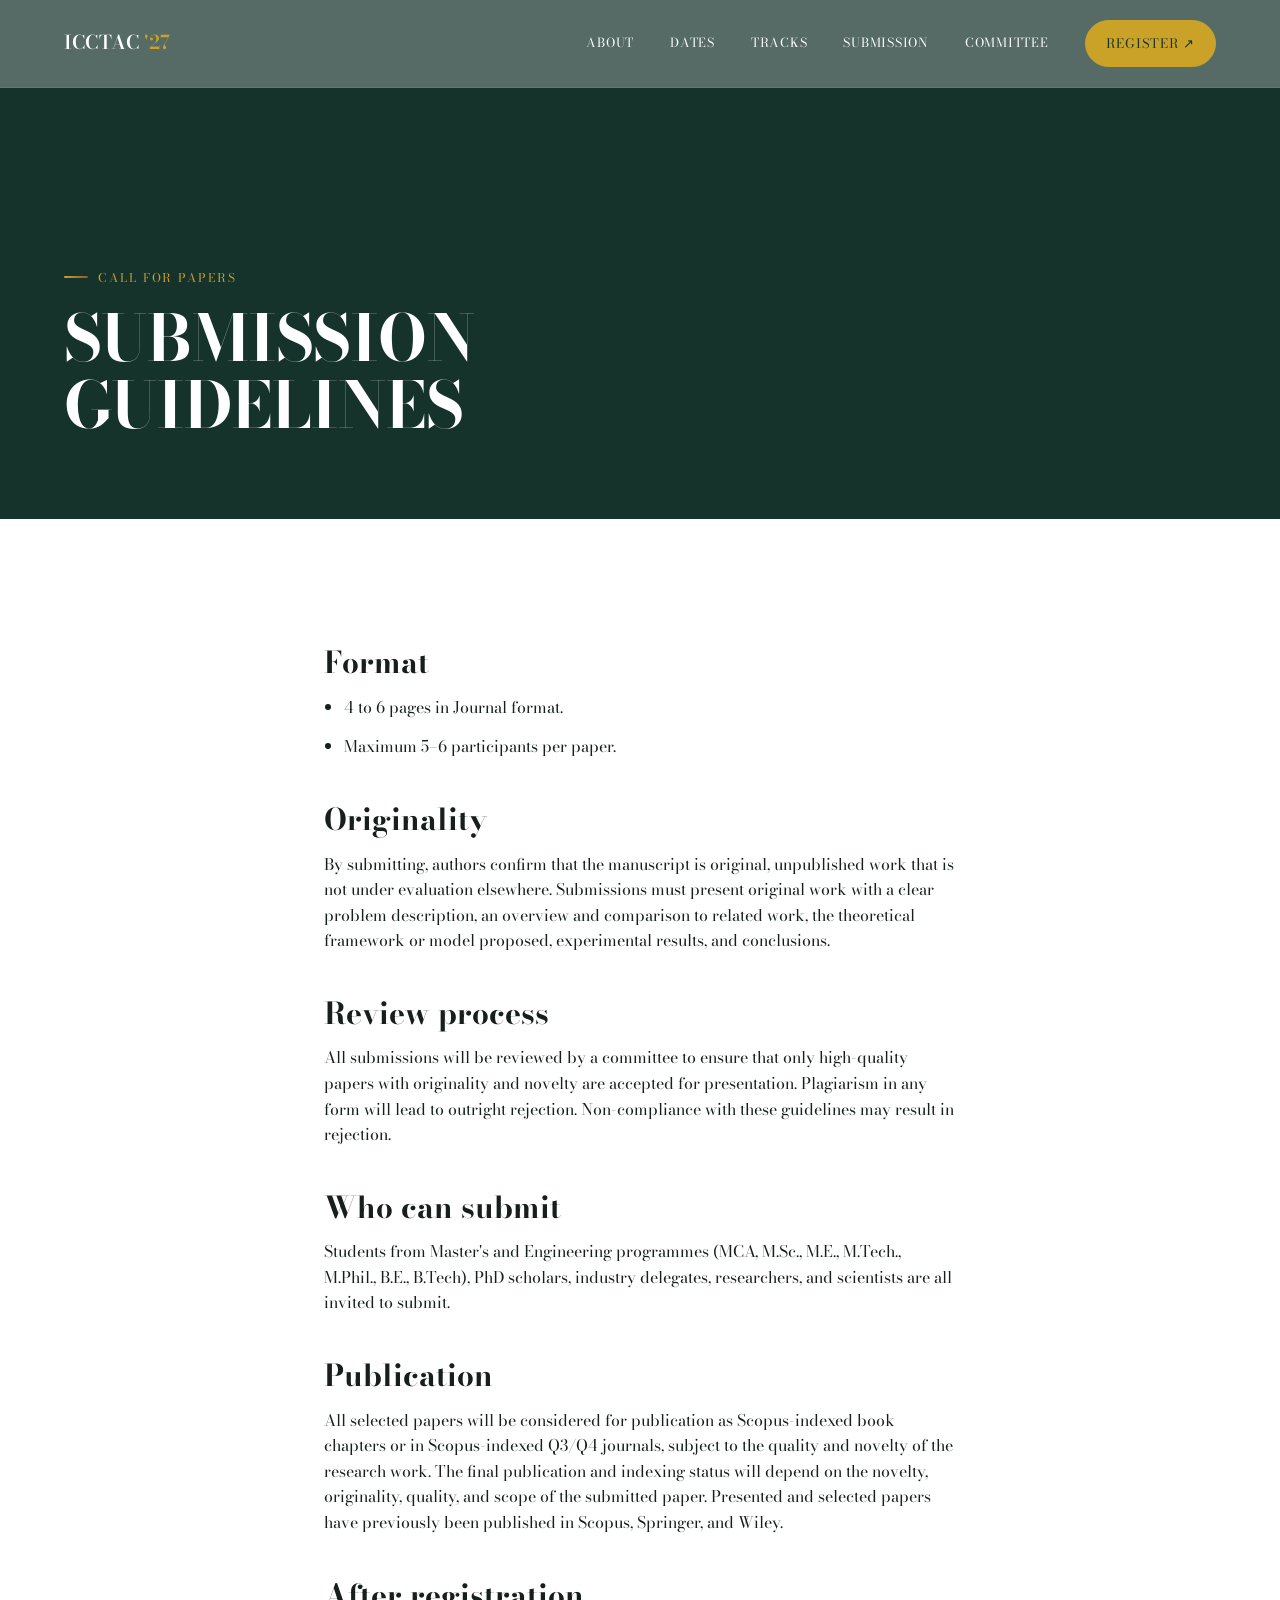
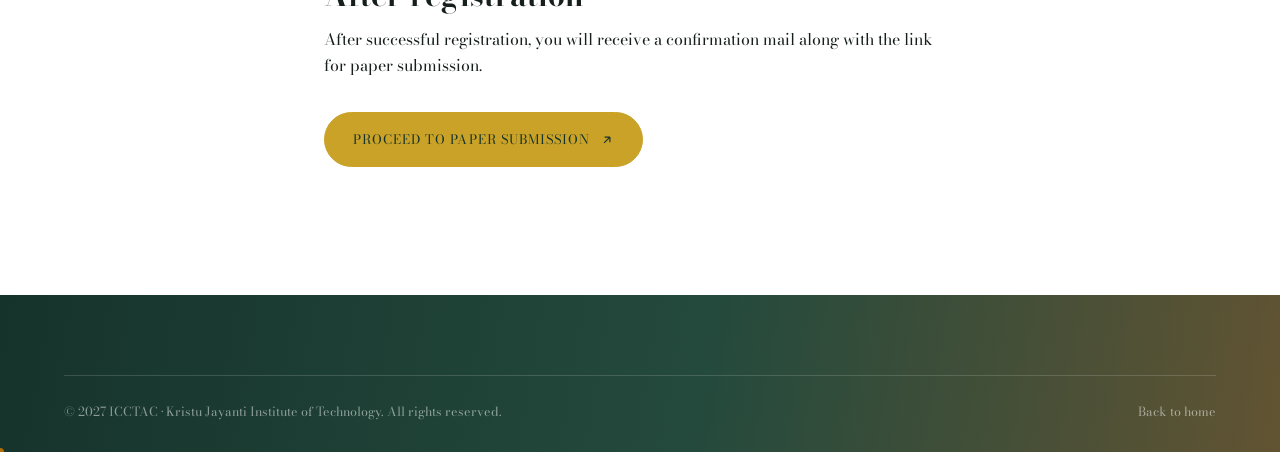
==== commit 4d279e24: "Hero: use real campus photo instead of video; switch font to Bodoni Moda site-wide; colors to match " ====
--- a/course-detail.html
+++ b/course-detail.html
@@ -5,10 +5,10 @@
 <meta name="viewport" content="width=device-width, initial-scale=1, viewport-fit=cover">
 <title>Submission Guidelines — ICCTAC 2027</title>
 <meta name="description" content="Manuscript preparation, formatting, and review guidelines for ICCTAC 2027 authors.">
-<link rel="icon" href="data:image/svg+xml,%3Csvg xmlns='http://www.w3.org/2000/svg' viewBox='0 0 100 100'%3E%3Crect width='100' height='100' fill='%230F2C4C'/%3E%3Ctext x='50' y='68' font-size='58' text-anchor='middle' fill='%23D4A017' font-family='Georgia,serif'%3EC%3C/text%3E%3C/svg%3E">
+<link rel="icon" href="data:image/svg+xml,%3Csvg xmlns='http://www.w3.org/2000/svg' viewBox='0 0 100 100'%3E%3Crect width='100' height='100' fill='%2316332B'/%3E%3Ctext x='50' y='68' font-size='58' text-anchor='middle' fill='%23C9A227' font-family='Georgia,serif'%3EC%3C/text%3E%3C/svg%3E">
 <link rel="preconnect" href="https://fonts.googleapis.com">
 <link rel="preconnect" href="https://fonts.gstatic.com" crossorigin>
-<link rel="stylesheet" href="assets/css/style.css?v=26">
+<link rel="stylesheet" href="assets/css/style.css?v=27">
 <style>
   .page-hero{ background:var(--navy); color:#fff; padding:180px 0 80px; }
   .page-hero h1{ font-size:clamp(36px,6vw,64px); text-transform:uppercase; max-width:18ch; }
@@ -27,7 +27,7 @@
   <nav class="nav-links" aria-label="Primary">
     <a href="index.html#about">About</a>
     <a href="index.html#dates">Dates</a>
-    <a href="index.html#tracks">Areas</a>
+    <a href="index.html#tracks">Tracks</a>
     <a href="Submitppr.html">Submission</a>
     <a href="index.html#committee">Committee</a>
     <a href="https://kjusys-events.kristujayanti.edu.in/#/?id=6a8db5fd1a209a25dfabb42e" class="btn btn-solid nav-cta" target="_blank" rel="noopener">Register ↗</a>
@@ -42,7 +42,7 @@
   <ul>
     <li><a href="index.html#about">About</a></li>
     <li><a href="index.html#dates">Important Dates</a></li>
-    <li><a href="index.html#tracks">Areas of Interest</a></li>
+    <li><a href="index.html#tracks">Tracks</a></li>
     <li><a href="Submitppr.html">Paper Submission</a></li>
     <li><a href="index.html#committee">Committee</a></li>
     <li><a href="index.html#gallery">Campus</a></li>
--- a/assets/css/style.css
+++ b/assets/css/style.css
@@ -2,28 +2,28 @@
    ICCTAC 2026 — Design System
    ============================================================ */
 
-@import url('https://fonts.googleapis.com/css2?family=Fraunces:ital,opsz,wght@0,9..144,300;0,9..144,400;0,9..144,500;0,9..144,600;0,9..144,700;1,9..144,400&family=IBM+Plex+Sans:wght@300;400;500;600;700&family=IBM+Plex+Mono:wght@400;500&display=swap');
+@import url('https://fonts.googleapis.com/css2?family=Bodoni+Moda:ital,opsz,wght@0,6..96,400;0,6..96,500;0,6..96,600;0,6..96,700;0,6..96,800;1,6..96,400;1,6..96,500&display=swap');
 
 :root{
-  --navy:#0F2C4C;
-  --brass:#D4A017;
-  --maroon:#8B1E3F;
+  --navy:#16332B;
+  --brass:#C9A227;
+  --maroon:#8B5A2B;
   --bg:#FFFFFF;
-  --bg-alt:#F5F7FA;
-  --text:#141C28;
-  --muted:#5A6675;
-  --line:rgba(15,44,76,0.14);
-  --line-soft:rgba(15,44,76,0.08);
-
-  --f-head:'Fraunces', Georgia, serif;
-  --f-body:'IBM Plex Sans', -apple-system, BlinkMacSystemFont, sans-serif;
-  --f-mono:'IBM Plex Mono', 'SFMono-Regular', Menlo, monospace;
+  --bg-alt:#F5F6F1;
+  --text:#161F1B;
+  --muted:#5B665F;
+  --line:rgba(22,51,43,0.14);
+  --line-soft:rgba(22,51,43,0.08);
+
+  --f-head:'Bodoni Moda', Georgia, serif;
+  --f-body:'Bodoni Moda', Georgia, serif;
+  --f-mono:'Bodoni Moda', Georgia, serif;
 
   --container: 1320px;
   --pad: clamp(20px, 5vw, 64px);
   --radius: 20px;
-  --shadow-card: 0 2px 6px rgba(15,44,76,0.06), 0 10px 24px rgba(15,44,76,0.07);
-  --gradient-brand: linear-gradient(100deg, var(--navy) 0%, #1a3f66 55%, var(--maroon) 130%);
+  --shadow-card: 0 2px 6px rgba(22,51,43,0.06), 0 10px 24px rgba(22,51,43,0.07);
+  --gradient-brand: linear-gradient(100deg, var(--navy) 0%, #244a3d 55%, var(--maroon) 130%);
 }
 
 /* ---------- Aurora / mesh backdrop (modern accent) ---------- */
@@ -32,8 +32,8 @@
 .section.mesh-bg::before, .section.mesh-bg::after{
   content:''; position:absolute; border-radius:50%; filter:blur(90px); z-index:0; pointer-events:none;
 }
-.section.mesh-bg::before{ width:420px; height:420px; background:rgba(212,160,23,0.16); top:-120px; left:-100px; }
-.section.mesh-bg::after{ width:480px; height:480px; background:rgba(139,30,63,0.14); bottom:-160px; right:-120px; }
+.section.mesh-bg::before{ width:420px; height:420px; background:rgba(201,162,39,0.16); top:-120px; left:-100px; }
+.section.mesh-bg::after{ width:480px; height:480px; background:rgba(139,90,43,0.14); bottom:-160px; right:-120px; }
 .section.mesh-bg > .container, .section.mesh-bg > .cfp-banner{ position:relative; z-index:1; }
 
 *,*::before,*::after{ box-sizing:border-box; }
@@ -77,8 +77,8 @@
 .section{ padding:clamp(64px,10vw,140px) 0; position:relative; }
 .section-alt{
   background:
-    radial-gradient(1200px circle at 8% 0%, rgba(212,160,23,0.06), transparent 45%),
-    radial-gradient(1200px circle at 95% 100%, rgba(139,30,63,0.05), transparent 45%),
+    radial-gradient(1200px circle at 8% 0%, rgba(201,162,39,0.06), transparent 45%),
+    radial-gradient(1200px circle at 95% 100%, rgba(139,90,43,0.05), transparent 45%),
     var(--bg-alt);
 }
 .section-navy{ background:var(--navy); color:#fff; }
@@ -105,10 +105,10 @@
   white-space:nowrap;
 }
 .btn svg{ transition:transform .25s ease; width:14px; height:14px; flex:none; }
-.btn:hover{ background:var(--navy); color:#fff; transform:translateY(-2px); box-shadow:0 10px 24px rgba(15,44,76,0.25); }
+.btn:hover{ background:var(--navy); color:#fff; transform:translateY(-2px); box-shadow:0 10px 24px rgba(22,51,43,0.25); }
 .btn:hover svg{ transform:translate(3px,-3px); }
 .btn-solid{ background:var(--brass); border-color:var(--brass); color:var(--navy); }
-.btn-solid:hover{ background:var(--maroon); border-color:var(--maroon); color:#fff; box-shadow:0 10px 30px rgba(212,160,23,0.35); }
+.btn-solid:hover{ background:var(--maroon); border-color:var(--maroon); color:#fff; box-shadow:0 10px 30px rgba(201,162,39,0.35); }
 .btn-ghost-light{ border-color:rgba(255,255,255,0.4); color:#fff; }
 .btn-ghost-light:hover{ background:#fff; color:var(--navy); }
 .btn-block{ width:100%; justify-content:center; }
@@ -119,7 +119,7 @@
 }
 .identity-bar::before{
   content:''; position:absolute; inset:0;
-  background-image: radial-gradient(rgba(212,160,23,0.35) 1px, transparent 1px);
+  background-image: radial-gradient(rgba(201,162,39,0.35) 1px, transparent 1px);
   background-size: 28px 28px;
   -webkit-mask-image: radial-gradient(ellipse at center, rgba(0,0,0,0.9) 0%, transparent 72%);
   mask-image: radial-gradient(ellipse at center, rgba(0,0,0,0.9) 0%, transparent 72%);
@@ -160,14 +160,14 @@
   position:sticky; top:0; left:0; right:0; z-index:900;
   display:flex; align-items:center; justify-content:space-between;
   padding:20px var(--pad);
-  background:rgba(15,44,76,0.72);
+  background:rgba(22,51,43,0.72);
   backdrop-filter:blur(16px) saturate(160%); -webkit-backdrop-filter:blur(16px) saturate(160%);
   border-bottom:1px solid rgba(255,255,255,0.08);
   transition:padding .3s ease, box-shadow .3s ease, background .3s ease;
 }
 .nav.scrolled{
   padding:12px var(--pad);
-  background:rgba(15,44,76,0.92);
+  background:rgba(22,51,43,0.92);
   box-shadow:0 8px 24px rgba(0,0,0,0.18);
 }
 .nav-logo{ font-family:var(--f-head); font-weight:600; font-size:19px; letter-spacing:0.01em; color:#fff; }
@@ -181,11 +181,11 @@
   content:''; position:absolute; left:0; bottom:0; width:0; height:1px; background:var(--brass); transition:width .25s ease;
 }
 .nav-links a:not(.btn):hover::after{ width:100%; }
-.nav-cta{ padding:12px 20px; position:relative; box-shadow:0 0 0 0 rgba(212,160,23,0.5); animation:navPulse 2.6s ease-out infinite; }
+.nav-cta{ padding:12px 20px; position:relative; box-shadow:0 0 0 0 rgba(201,162,39,0.5); animation:navPulse 2.6s ease-out infinite; }
 @keyframes navPulse{
-  0%{ box-shadow:0 0 0 0 rgba(212,160,23,0.45); }
-  70%{ box-shadow:0 0 0 12px rgba(212,160,23,0); }
-  100%{ box-shadow:0 0 0 0 rgba(212,160,23,0); }
+  0%{ box-shadow:0 0 0 0 rgba(201,162,39,0.45); }
+  70%{ box-shadow:0 0 0 12px rgba(201,162,39,0); }
+  100%{ box-shadow:0 0 0 0 rgba(201,162,39,0); }
 }
 .nav-toggle{ display:none; background:none; border:none; padding:8px; z-index:1001; }
 .nav-toggle .bar{ display:block; width:26px; height:2px; background:#fff; margin:6px 0; transition:transform .3s ease, opacity .3s ease; }
@@ -235,9 +235,9 @@
 .hero-noise{
   position:absolute; inset:0;
   background:
-    linear-gradient(180deg, rgba(15,44,76,0.72), rgba(15,44,76,0.55) 40%, rgba(15,44,76,0.88)),
-    radial-gradient(600px circle at 15% 20%, rgba(212,160,23,0.22), transparent 60%),
-    radial-gradient(700px circle at 85% 80%, rgba(139,30,63,0.28), transparent 60%);
+    linear-gradient(180deg, rgba(22,51,43,0.72), rgba(22,51,43,0.55) 40%, rgba(22,51,43,0.88)),
+    radial-gradient(600px circle at 15% 20%, rgba(201,162,39,0.22), transparent 60%),
+    radial-gradient(700px circle at 85% 80%, rgba(139,90,43,0.28), transparent 60%);
   background-size: 100% 100%, 140% 140%, 140% 140%;
   animation: heroGlow 16s ease-in-out infinite alternate;
 }
@@ -248,7 +248,7 @@
 .hero-inner{ position:relative; z-index:2; width:100%; padding-top:64px; padding-bottom:80px; }
 .hero-org{
   display:grid; gap:22px; margin-bottom:36px; padding:26px 28px; border:1px solid rgba(255,255,255,0.22);
-  background:rgba(15,44,76,0.4); backdrop-filter:blur(6px); max-width:520px; border-radius:var(--radius);
+  background:rgba(22,51,43,0.4); backdrop-filter:blur(6px); max-width:520px; border-radius:var(--radius);
 }
 .hero-org .org-label{ font-family:var(--f-mono); font-size:11px; letter-spacing:0.14em; text-transform:uppercase; color:var(--brass); margin-bottom:8px; }
 .hero-org .org-value{ font-size:15.5px; line-height:1.5; }
@@ -360,7 +360,7 @@
   border-radius:var(--radius); box-shadow:var(--shadow-card);
   transition:border-color .25s ease, transform .25s ease, box-shadow .25s ease;
 }
-.link-card:hover{ border-color:var(--brass); transform:translateY(-6px); box-shadow:0 6px 16px rgba(15,44,76,0.08), 0 20px 40px rgba(212,160,23,0.18); }
+.link-card:hover{ border-color:var(--brass); transform:translateY(-6px); box-shadow:0 6px 16px rgba(22,51,43,0.08), 0 20px 40px rgba(201,162,39,0.18); }
 .link-card .lc-label{ font-family:var(--f-mono); font-size:11px; letter-spacing:0.14em; text-transform:uppercase; color:var(--brass); }
 .link-card .lc-title{ font-family:var(--f-head); font-size:20px; }
 .link-card a{ font-family:var(--f-mono); font-size:12.5px; letter-spacing:0.06em; text-transform:uppercase; display:inline-flex; align-items:center; gap:8px; color:var(--navy); }
@@ -436,7 +436,7 @@
 .gallery-item{ overflow:hidden; position:relative; cursor:zoom-in; background:var(--bg-alt); border-radius:var(--radius); box-shadow:var(--shadow-card); }
 .gallery-item img{ width:100%; height:100%; object-fit:cover; transition:transform .6s cubic-bezier(.19,1,.22,1); }
 .gallery-item:hover img{ transform:scale(1.06); }
-.gallery-item::after{ content:''; position:absolute; inset:0; background:linear-gradient(transparent 60%, rgba(15,44,76,0.55)); opacity:0; transition:opacity .3s ease; }
+.gallery-item::after{ content:''; position:absolute; inset:0; background:linear-gradient(transparent 60%, rgba(22,51,43,0.55)); opacity:0; transition:opacity .3s ease; }
 .gallery-item:hover::after{ opacity:1; }
 .gallery-item.tall{ grid-row:span 2; }
 .gallery-item.wide{ grid-column:span 2; }
